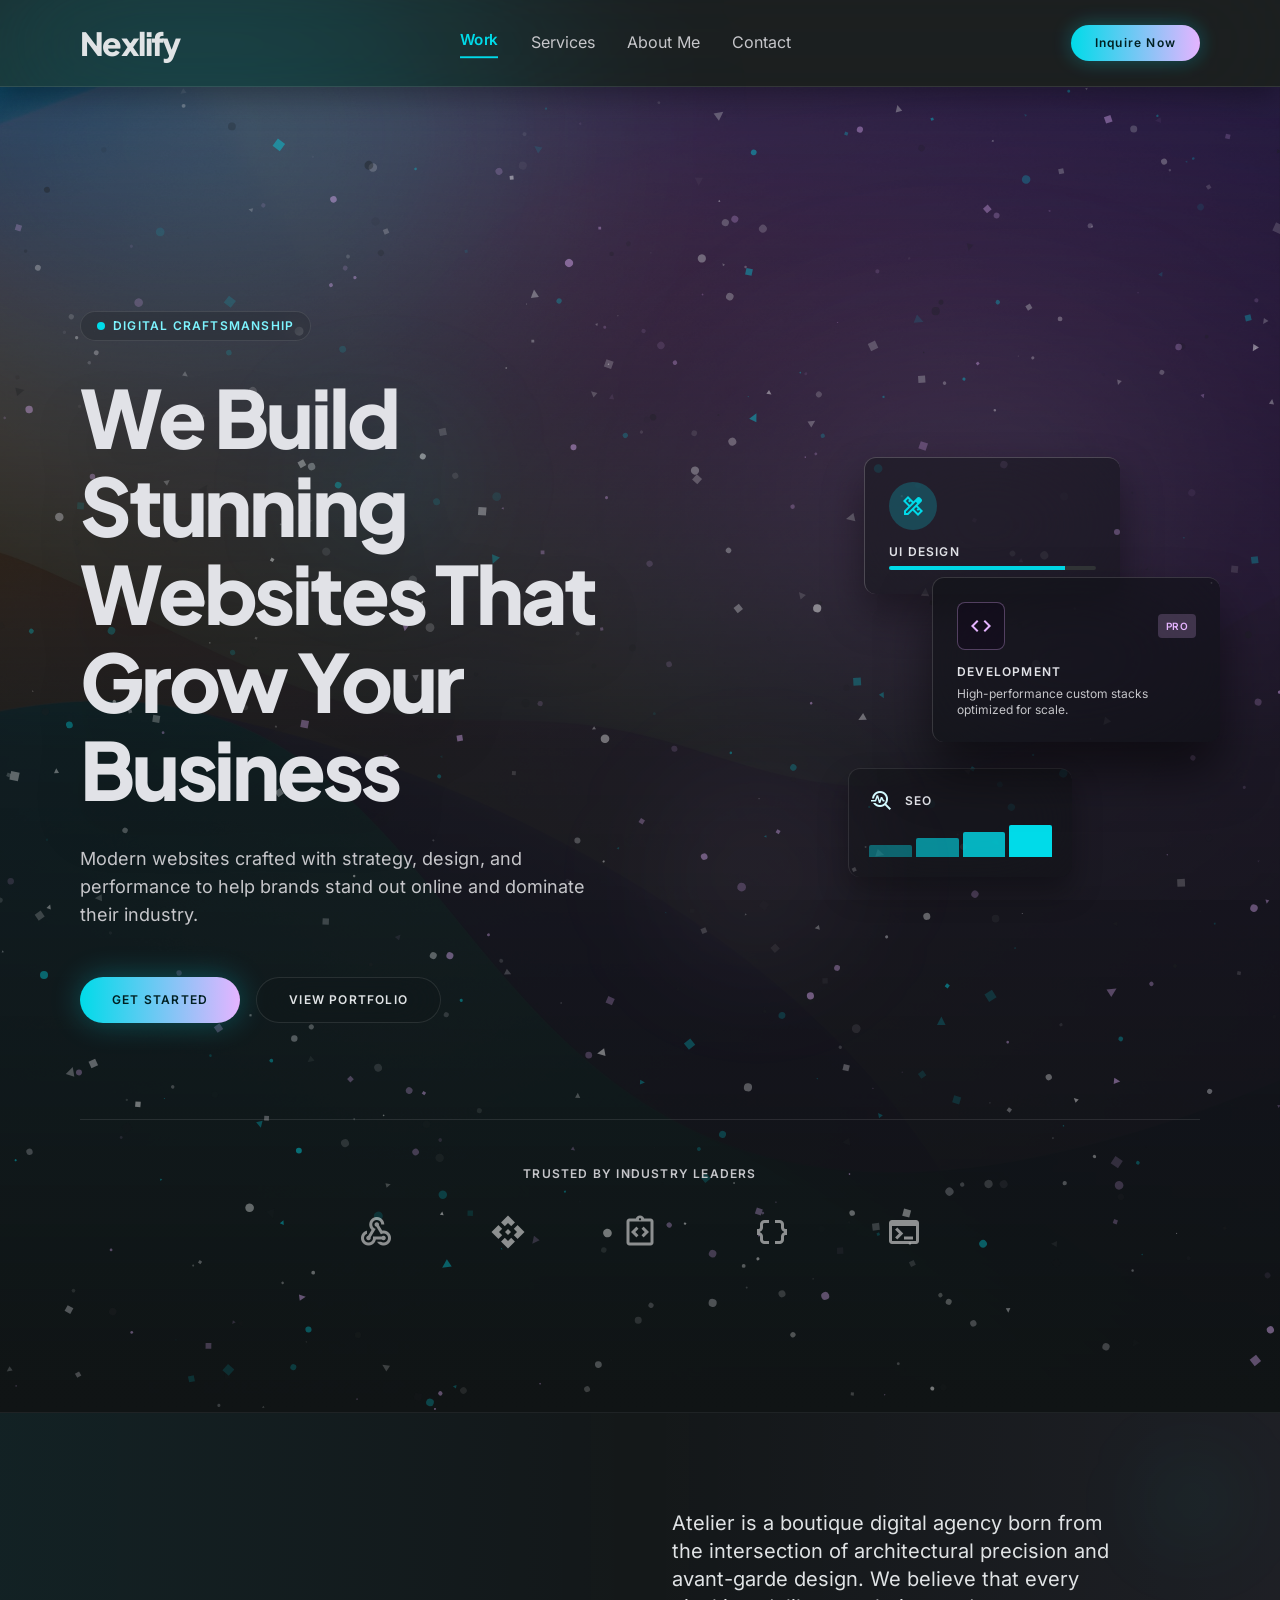
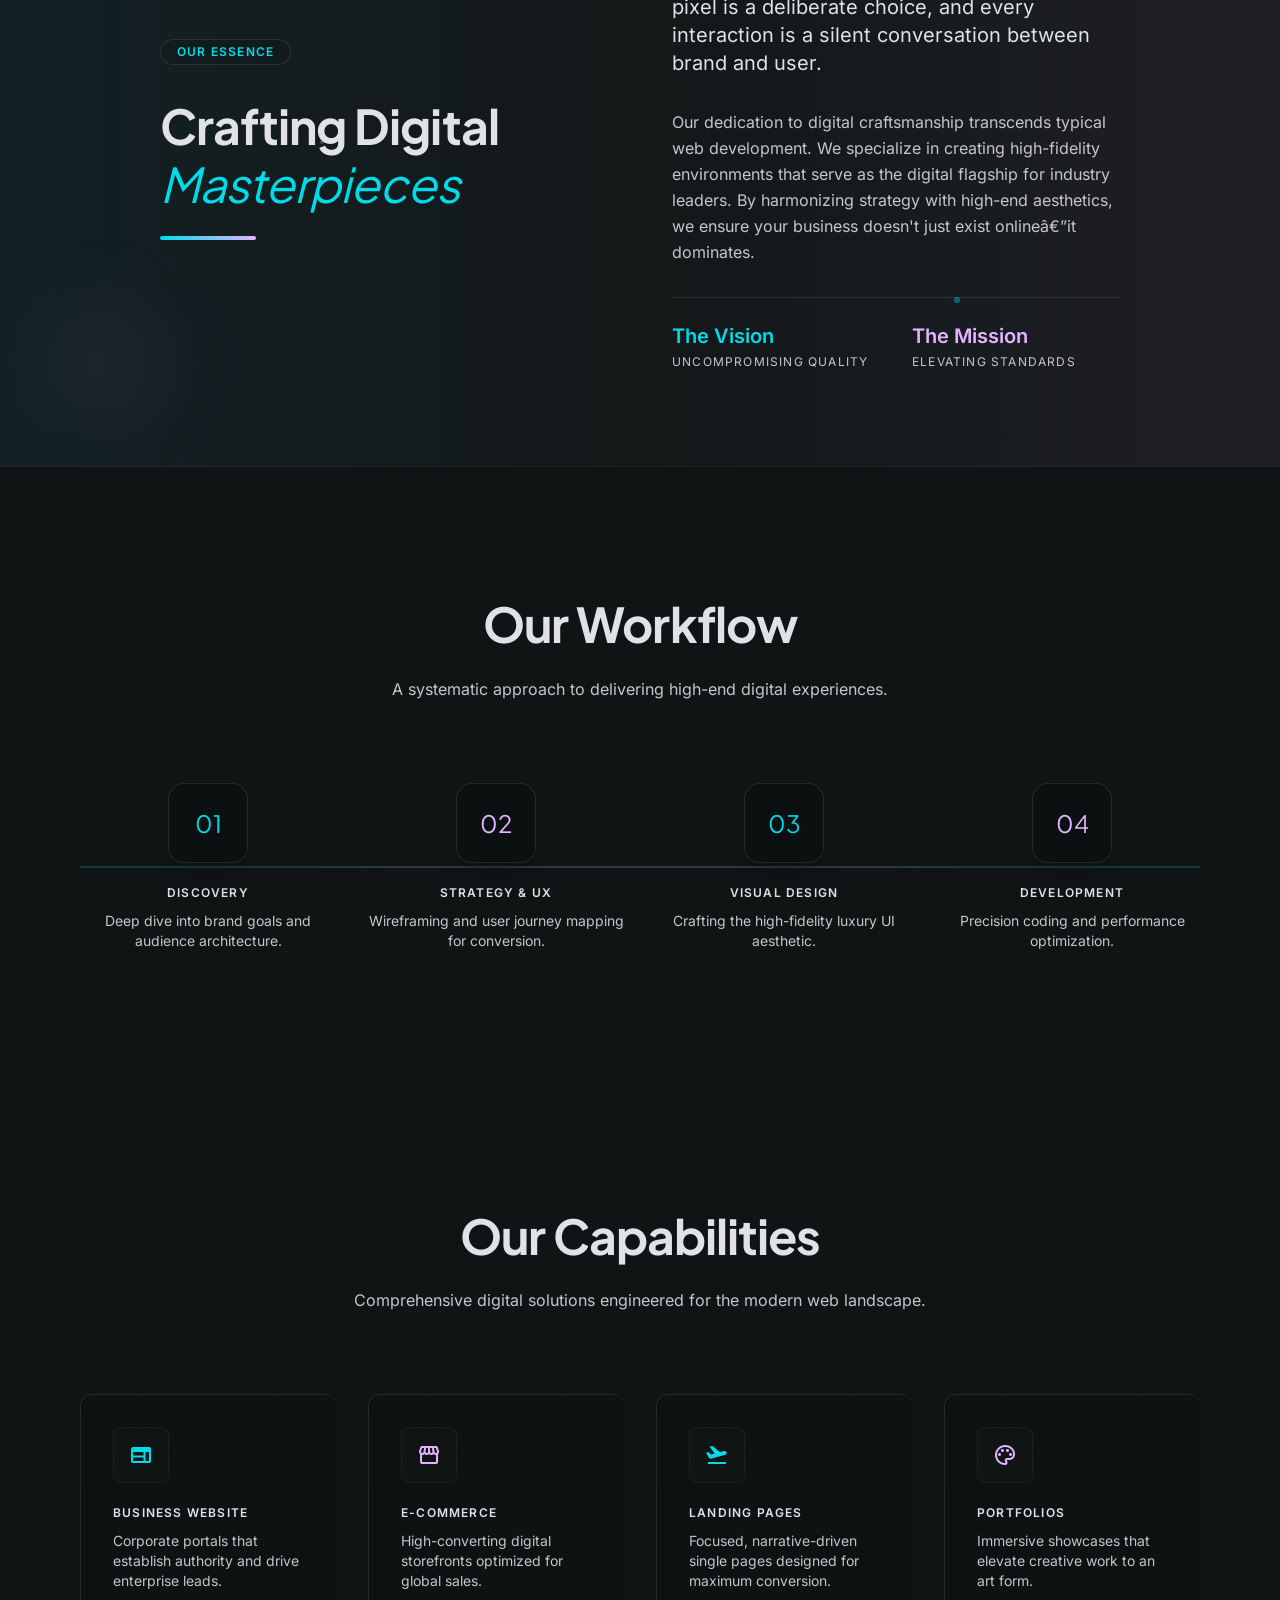
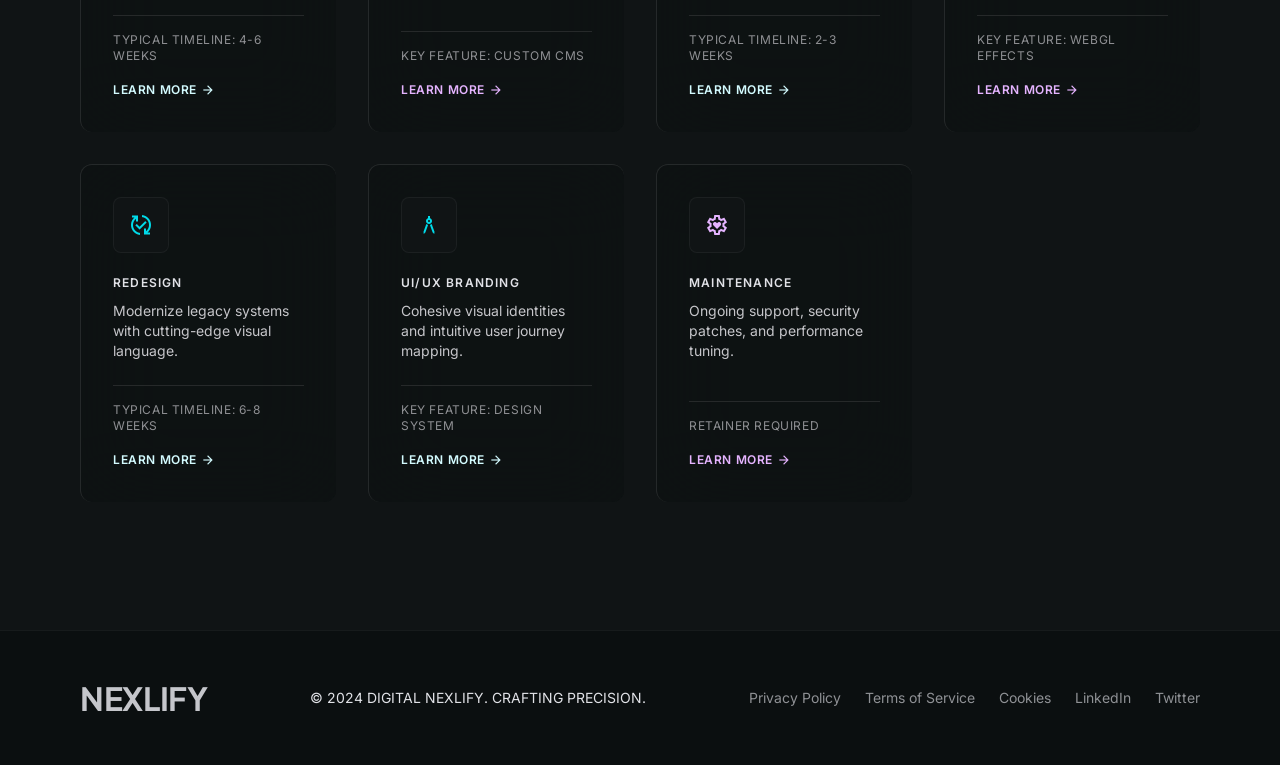
==== index.html @ 2740e706 "initial commit 1" ====
<!DOCTYPE html>

<html class="dark" lang="en">

<head>
    <meta charset="utf-8" />
    <meta content="width=device-width, initial-scale=1.0" name="viewport" />
    <title>NEXLIFY - Premium Web Design Agency</title>
    <script src="assets/css/tailwind.min.js"></script>
    <link href="assets/css/icons.css" rel="stylesheet" />
    <link href="assets/css/fonts.css" rel="stylesheet" />
    <link href="assets/css/icons.css" rel="stylesheet" />
    <script id="tailwind-config">
        tailwind.config = {
            darkMode: "class",
            theme: {
                extend: {
                    "colors": {
                        "on-secondary": "#00363a",
                        "error-container": "#93000a",
                        "inverse-surface": "#e0e3e5",
                        "on-error-container": "#ffdad6",
                        "primary-fixed-dim": "#c5c6cb",
                        "on-secondary-fixed": "#002022",
                        "on-primary-fixed": "#191c1f",
                        "on-primary-container": "#76787d",
                        "on-surface-variant": "#c6c6ca",
                        "on-tertiary-fixed-variant": "#7000a7",
                        "on-primary-fixed-variant": "#44474b",
                        "error": "#ffb4ab",
                        "surface-container-low": "#191c1e",
                        "on-secondary-container": "#00686f",
                        "tertiary-fixed-dim": "#e5b4ff",
                        "inverse-on-surface": "#2d3133",
                        "tertiary-fixed": "#f5d9ff",
                        "on-background": "#e0e3e5",
                        "secondary-container": "#00eefc",
                        "on-secondary-fixed-variant": "#004f54",
                        "on-surface": "#e0e3e5",
                        "background": "#101415",
                        "primary": "#c5c6cb",
                        "surface-container-high": "#272a2c",
                        "secondary": "#d3fbff",
                        "surface-container": "#1d2022",
                        "on-error": "#690005",
                        "on-tertiary": "#4f0077",
                        "secondary-fixed": "#7df4ff",
                        "primary-container": "#05070a",
                        "outline-variant": "#45474a",
                        "outline": "#8f9195",
                        "secondary-fixed-dim": "#00dbe9",
                        "surface-variant": "#323537",
                        "on-tertiary-container": "#b32eff",
                        "on-primary": "#2e3134",
                        "surface": "#101415",
                        "tertiary-container": "#10001d",
                        "primary-fixed": "#e1e2e7",
                        "inverse-primary": "#5c5e63",
                        "surface-container-highest": "#323537",
                        "surface-container-lowest": "#0b0f10",
                        "surface-bright": "#363a3b",
                        "surface-dim": "#101415",
                        "tertiary": "#e5b4ff",
                        "surface-tint": "#c5c6cb",
                        "on-tertiary-fixed": "#30004b"
                    },
                    "borderRadius": {
                        "DEFAULT": "0.25rem",
                        "lg": "0.5rem",
                        "xl": "0.75rem",
                        "full": "9999px"
                    },
                    "spacing": {
                        "margin-mobile": "24px",
                        "unit": "8px",
                        "margin-desktop": "80px",
                        "container-max": "1440px",
                        "gutter": "32px"
                    },
                    "fontFamily": {
                        "display-xl-mobile": [
                            "Plus Jakarta Sans"
                        ],
                        "label-sm": [
                            "Inter"
                        ],
                        "body-md": [
                            "Inter"
                        ],
                        "headline-lg": [
                            "Plus Jakarta Sans"
                        ],
                        "display-xl": [
                            "Plus Jakarta Sans"
                        ],
                        "headline-lg-mobile": [
                            "Plus Jakarta Sans"
                        ]
                    },
                    "fontSize": {
                        "display-xl-mobile": [
                            "48px",
                            {
                                "lineHeight": "1.1",
                                "letterSpacing": "-0.02em",
                                "fontWeight": "800"
                            }
                        ],
                        "label-sm": [
                            "12px",
                            {
                                "lineHeight": "1",
                                "letterSpacing": "0.1em",
                                "fontWeight": "600"
                            }
                        ],
                        "body-md": [
                            "16px",
                            {
                                "lineHeight": "1.6",
                                "letterSpacing": "0em",
                                "fontWeight": "400"
                            }
                        ],
                        "headline-lg": [
                            "48px",
                            {
                                "lineHeight": "1.2",
                                "letterSpacing": "-0.02em",
                                "fontWeight": "700"
                            }
                        ],
                        "display-xl": [
                            "80px",
                            {
                                "lineHeight": "1.1",
                                "letterSpacing": "-0.04em",
                                "fontWeight": "800"
                            }
                        ],
                        "headline-lg-mobile": [
                            "32px",
                            {
                                "lineHeight": "1.2",
                                "letterSpacing": "-0.01em",
                                "fontWeight": "700"
                            }
                        ]
                    }
                },
            },
        }
    </script>
    <style>
        *,
        ::before,
        ::after {
            --tw-border-spacing-x: 0;
            --tw-border-spacing-y: 0;
            --tw-translate-x: 0;
            --tw-translate-y: 0;
            --tw-rotate: 0;
            --tw-skew-x: 0;
            --tw-skew-y: 0;
            --tw-scale-x: 1;
            --tw-scale-y: 1;
            --tw-scroll-snap-strictness: proximity;
            --tw-ring-offset-width: 0;
            --tw-ring-offset-color: #fff
        }

        ::backdrop {
            --tw-border-spacing-x: 0;
            --tw-border-spacing-y: 0;
            --tw-translate-x: 0;
            --tw-translate-y: 0;
            --tw-rotate: 0;
            --tw-skew-x: 0;
            --tw-skew-y: 0;
            --tw-scale-x: 1;
            --tw-scale-y: 1;
            --tw-scroll-snap-strictness: proximity;
            --tw-ring-offset-width: 0;
            --tw-ring-offset-color: #fff
        }

        /* ! tailwindcss v3.4.17 | MIT License | https://tailwindcss.com */
        *,
        ::after,
        ::before {
            box-sizing: border-box;
            border-width: 0;
            border-style: solid;
            border-color: #e5e7eb
        }

        ::after,
        ::before {
            --tw-content: ""
        }

        :host,
        html {
            line-height: 1.5;
            -webkit-text-size-adjust: 100%;
            -moz-tab-size: 4;
            tab-size: 4;
            font-family: ui-sans-serif, system-ui, sans-serif, "Apple Color Emoji", "Segoe UI Emoji", "Segoe UI Symbol", "Noto Color Emoji";
            font-feature-settings: normal;
            font-variation-settings: normal;
            -webkit-tap-highlight-color: transparent
        }

        body {
            margin: 0;
            line-height: inherit
        }

        hr {
            height: 0;
            color: inherit;
            border-top-width: 1px
        }

        h1,
        h2,
        h3,
        h4,
        h5,
        h6 {
            font-size: inherit;
            font-weight: inherit
        }

        a {
            color: inherit;
            text-decoration: inherit
        }

        b,
        strong {
            font-weight: bolder
        }

        code,
        kbd,
        pre,
        samp {
            font-family: ui-monospace, SFMono-Regular, Menlo, Monaco, Consolas, "Liberation Mono", "Courier New", monospace;
            font-feature-settings: normal;
            font-variation-settings: normal;
            font-size: 1em
        }

        small {
            font-size: 80%
        }

        sub,
        sup {
            font-size: 75%;
            line-height: 0;
            position: relative;
            vertical-align: baseline
        }

        sub {
            bottom: -0.25em
        }

        sup {
            top: -0.5em
        }

        table {
            text-indent: 0;
            border-color: inherit;
            border-collapse: collapse
        }

        button,
        input,
        optgroup,
        select,
        textarea {
            font-family: inherit;
            font-feature-settings: inherit;
            font-variation-settings: inherit;
            font-size: 100%;
            font-weight: inherit;
            line-height: inherit;
            letter-spacing: inherit;
            color: inherit;
            margin: 0;
            padding: 0
        }

        button,
        select {
            text-transform: none
        }

        :-moz-focusring {
            outline: auto
        }

        :-moz-ui-invalid {
            box-shadow: none
        }

        progress {
            vertical-align: baseline
        }

        ::-webkit-inner-spin-button,
        ::-webkit-outer-spin-button {
            height: auto
        }

        [type=search] {
            -webkit-appearance: textfield;
            outline-offset: -2px
        }

        ::-webkit-search-decoration {
            -webkit-appearance: none
        }

        ::-webkit-file-upload-button {
            -webkit-appearance: button;
            font: inherit
        }

        summary {
            display: list-item
        }

        blockquote,
        dd,
        dl,
        figure,
        h1,
        h2,
        h3,
        h4,
        h5,
        h6,
        hr,
        p,
        pre {
            margin: 0
        }

        fieldset {
            margin: 0;
            padding: 0
        }

        legend {
            padding: 0
        }

        menu,
        ol,
        ul {
            list-style: none;
            margin: 0;
            padding: 0
        }

        dialog {
            padding: 0
        }

        textarea {
            resize: vertical
        }

        input::placeholder,
        textarea::placeholder {
            opacity: 1;
            color: #9ca3af
        }

        [role=button],
        button {
            cursor: pointer
        }

        :disabled {
            cursor: default
        }

        audio,
        canvas,
        embed,
        iframe,
        img,
        object,
        svg,
        video {
            display: block;
            vertical-align: middle
        }

        img,
        video {
            max-width: 100%;
            height: auto
        }

        input::placeholder,
        textarea::placeholder {
            color: #6b7280;
            opacity: 1
        }

        ::-webkit-datetime-edit-fields-wrapper {
            padding: 0
        }

        ::-webkit-date-and-time-value {
            min-height: 1.5em;
            text-align: inherit
        }

        ::-webkit-datetime-edit {
            display: inline-flex
        }

        ::-webkit-datetime-edit,
        ::-webkit-datetime-edit-year-field,
        ::-webkit-datetime-edit-month-field,
        ::-webkit-datetime-edit-day-field,
        ::-webkit-datetime-edit-hour-field,
        ::-webkit-datetime-edit-minute-field,
        ::-webkit-datetime-edit-second-field,
        ::-webkit-datetime-edit-millisecond-field,
        ::-webkit-datetime-edit-meridiem-field {
            padding-top: 0;
            padding-bottom: 0
        }

        select {
            background-image: url("data:image/svg+xml,%3csvg xmlns='http://www.w3.org/2000/svg' fill='none' viewBox='0 0 20 20'%3e%3cpath stroke='%236b7280' stroke-linecap='round' stroke-linejoin='round' stroke-width='1.5' d='M6 8l4 4 4-4'/%3e%3c/svg%3e");
            background-position: right 0.5rem center;
            background-repeat: no-repeat;
            background-size: 1.5em 1.5em;
            padding-right: 2.5rem;
            print-color-adjust: exact
        }

        [type="checkbox"],
        [type="radio"] {
            -webkit-appearance: none;
            appearance: none;
            padding: 0;
            print-color-adjust: exact;
            display: inline-block;
            vertical-align: middle;
            background-origin: border-box;
            -webkit-user-select: none;
            user-select: none;
            flex-shrink: 0;
            height: 1rem;
            width: 1rem;
            color: #2563eb;
            background-color: #fff;
            border-color: #6b7280;
            border-width: 1px
        }

        [type="checkbox"] {
            border-radius: 0
        }

        [type="radio"] {
            border-radius: 100%
        }

        [type="checkbox"]:focus,
        [type="radio"]:focus {
            outline: 2px solid transparent;
            outline-offset: 2px;
            --tw-ring-offset-width: 2px;
            --tw-ring-offset-color: #fff;
            --tw-ring-color: #2563eb;
            --tw-ring-offset-shadow: var(--tw-ring-inset) 0 0 0 var(--tw-ring-offset-width) var(--tw-ring-offset-color);
            --tw-ring-shadow: var(--tw-ring-inset) 0 0 0 calc(2px + var(--tw-ring-offset-width)) var(--tw-ring-color);
            box-shadow: var(--tw-ring-offset-shadow), var(--tw-ring-shadow), var(--tw-shadow)
        }

        [type="checkbox"]:checked,
        [type="radio"]:checked {
            border-color: transparent;
            background-color: currentColor;
            background-size: 100% 100%;
            background-position: center;
            background-repeat: no-repeat
        }

        [type="checkbox"]:checked {
            background-image: url("data:image/svg+xml,%3csvg viewBox='0 0 16 16' fill='white' xmlns='http://www.w3.org/2000/svg'%3e%3cpath d='M12.207 4.793a1 1 0 010 1.414l-5 5a1 1 0 01-1.414 0l-2-2a1 1 0 011.414-1.414L6.5 9.086l4.293-4.293a1 1 0 011.414 0z'/%3e%3c/svg%3e")
        }

        @media (forced-colors: active) {
            [type="checkbox"]:checked {
                -webkit-appearance: auto;
                appearance: auto
            }
        }

        [type="radio"]:checked {
            background-image: url("data:image/svg+xml,%3csvg viewBox='0 0 16 16' fill='white' xmlns='http://www.w3.org/2000/svg'%3e%3ccircle cx='8' cy='8' r='3'/%3e%3c/svg%3e")
        }

        @media (forced-colors: active) {
            [type="radio"]:checked {
                -webkit-appearance: auto;
                appearance: auto
            }
        }

        [type="checkbox"]:checked:hover,
        [type="checkbox"]:checked:focus,
        [type="radio"]:checked:hover,
        [type="radio"]:checked:focus {
            border-color: transparent;
            background-color: currentColor
        }

        [type="checkbox"]:indeterminate {
            background-image: url("data:image/svg+xml,%3csvg xmlns='http://www.w3.org/2000/svg' fill='none' viewBox='0 0 16 16'%3e%3cpath stroke='white' stroke-linecap='round' stroke-linejoin='round' stroke-width='2' d='M4 8h8'/%3e%3c/svg%3e");
            border-color: transparent;
            background-color: currentColor;
            background-size: 100% 100%;
            background-position: center;
            background-repeat: no-repeat
        }

        @media (forced-colors: active) {
            [type="checkbox"]:indeterminate {
                -webkit-appearance: auto;
                appearance: auto
            }
        }

        [type="checkbox"]:indeterminate:hover,
        [type="checkbox"]:indeterminate:focus {
            border-color: transparent;
            background-color: currentColor
        }

        [type="file"] {
            background: unset;
            border-color: inherit;
            border-width: 0;
            border-radius: 0;
            padding: 0;
            font-size: unset;
            line-height: inherit
        }

        [type="file"]:focus {
            outline: 1px solid ButtonText;
            outline: 1px auto -webkit-focus-ring-color
        }

        .pointer-events-none {
            pointer-events: none
        }

        .fixed {
            position: fixed
        }

        .absolute {
            position: absolute
        }

        .relative {
            position: relative
        }

        .inset-0 {
            inset: 0
        }

        .bottom-10 {
            bottom: 2.5rem
        }

        .bottom-\[-10\%\] {
            bottom: -10%
        }

        .left-0 {
            left: 0
        }

        .left-\[-10\%\] {
            left: -10%
        }

        .right-20 {
            right: 5rem
        }

        .right-32 {
            right: 8rem
        }

        .right-\[-10\%\] {
            right: -10%
        }

        .right-\[-20px\] {
            right: -20px
        }

        .right-\[10\%\] {
            right: 10%
        }

        .top-0 {
            top: 0
        }

        .top-1\/2 {
            top: 50%
        }

        .top-10 {
            top: 2.5rem
        }

        .top-40 {
            top: 10rem
        }

        .top-\[-10\%\] {
            top: -10%
        }

        .top-\[40\%\] {
            top: 40%
        }

        .z-0 {
            z-index: 0
        }

        .z-10 {
            z-index: 10
        }

        .z-50 {
            z-index: 50
        }

        .z-\[-1\] {
            z-index: -1
        }

        .mx-auto {
            margin-left: auto;
            margin-right: auto
        }

        .mb-1 {
            margin-bottom: 0.25rem
        }

        .mb-2 {
            margin-bottom: 0.5rem
        }

        .mb-20 {
            margin-bottom: 5rem
        }

        .mb-3 {
            margin-bottom: 0.75rem
        }

        .mb-4 {
            margin-bottom: 1rem
        }

        .mb-6 {
            margin-bottom: 1.5rem
        }

        .mb-8 {
            margin-bottom: 2rem
        }

        .ml-1 {
            margin-left: 0.25rem
        }

        .mt-24 {
            margin-top: 6rem
        }

        .mt-4 {
            margin-top: 1rem
        }

        .mt-8 {
            margin-top: 2rem
        }

        .mt-auto {
            margin-top: auto
        }

        .line-clamp-2 {
            overflow: hidden;
            display: -webkit-box;
            -webkit-box-orient: vertical;
            -webkit-line-clamp: 2
        }

        .flex {
            display: flex
        }

        .inline-flex {
            display: inline-flex
        }

        .grid {
            display: grid
        }

        .hidden {
            display: none
        }

        .h-0\.5 {
            height: 0.125rem
        }

        .h-1 {
            height: 0.25rem
        }

        .h-12 {
            height: 3rem
        }

        .h-14 {
            height: 3.5rem
        }

        .h-2 {
            height: 0.5rem
        }

        .h-20 {
            height: 5rem
        }

        .h-8 {
            height: 2rem
        }

        .h-\[100\%\] {
            height: 100%
        }

        .h-\[30\%\] {
            height: 30%
        }

        .h-\[40\%\] {
            height: 40%
        }

        .h-\[50\%\] {
            height: 50%
        }

        .h-\[500px\] {
            height: 500px
        }

        .h-\[60\%\] {
            height: 60%
        }

        .h-\[80\%\] {
            height: 80%
        }

        .h-full {
            height: 100%
        }

        .min-h-\[1024px\] {
            min-height: 1024px
        }

        .w-1\/4 {
            width: 25%
        }

        .w-12 {
            width: 3rem
        }

        .w-14 {
            width: 3.5rem
        }

        .w-2 {
            width: 0.5rem
        }

        .w-20 {
            width: 5rem
        }

        .w-24 {
            width: 6rem
        }

        .w-56 {
            width: 14rem
        }

        .w-64 {
            width: 16rem
        }

        .w-72 {
            width: 18rem
        }

        .w-\[30\%\] {
            width: 30%
        }

        .w-\[50\%\] {
            width: 50%
        }

        .w-\[60\%\] {
            width: 60%
        }

        .w-\[85\%\] {
            width: 85%
        }

        .w-full {
            width: 100%
        }

        .w-max {
            width: max-content
        }

        .max-w-2xl {
            max-width: 42rem
        }

        .max-w-container-max {
            max-width: 1440px
        }

        .max-w-xl {
            max-width: 36rem
        }

        .flex-grow {
            flex-grow: 1
        }

        .-translate-y-1\/2 {
            --tw-translate-y: -50%;
            transform: translate(var(--tw-translate-x), var(--tw-translate-y)) rotate(var(--tw-rotate)) skewx(var(--tw-skew-x)) skewy(var(--tw-skew-y)) scalex(var(--tw-scale-x)) scaley(var(--tw-scale-y))
        }

        .transform {
            transform: translate(var(--tw-translate-x), var(--tw-translate-y)) rotate(var(--tw-rotate)) skewx(var(--tw-skew-x)) skewy(var(--tw-skew-y)) scalex(var(--tw-scale-x)) scaley(var(--tw-scale-y))
        }

        .animate-\[float_6s_ease-in-out_infinite\] {
            animation: float 6s ease-in-out infinite
        }

        .animate-\[float_7s_ease-in-out_infinite\] {
            animation: float 7s ease-in-out infinite
        }

        .animate-\[float_8s_ease-in-out_infinite_reverse\] {
            animation: float 8s ease-in-out infinite reverse
        }

        @keyframes pulse {
            50% {
                opacity: .5
            }
        }

        .animate-pulse {
            animation: pulse 2s cubic-bezier(0.4, 0, 0.6, 1) infinite
        }

        .grid-cols-1 {
            grid-template-columns: repeat(1, minmax(0, 1fr))
        }

        .grid-cols-2 {
            grid-template-columns: repeat(2, minmax(0, 1fr))
        }

        .flex-col {
            flex-direction: column
        }

        .flex-wrap {
            flex-wrap: wrap
        }

        .items-end {
            align-items: flex-end
        }

        .items-center {
            align-items: center
        }

        .justify-center {
            justify-content: center
        }

        .justify-between {
            justify-content: space-between
        }

        .gap-1 {
            gap: 0.25rem
        }

        .gap-12 {
            gap: 3rem
        }

        .gap-16 {
            gap: 4rem
        }

        .gap-2 {
            gap: 0.5rem
        }

        .gap-3 {
            gap: 0.75rem
        }

        .gap-4 {
            gap: 1rem
        }

        .gap-6 {
            gap: 1.5rem
        }

        .gap-8 {
            gap: 2rem
        }

        .gap-gutter {
            gap: 32px
        }

        .overflow-hidden {
            overflow: hidden
        }

        .overflow-x-hidden {
            overflow-x: hidden
        }

        .rounded {
            border-radius: 0.25rem
        }

        .rounded-2xl {
            border-radius: 1rem
        }

        .rounded-full {
            border-radius: 9999px
        }

        .rounded-lg {
            border-radius: 0.5rem
        }

        .rounded-xl {
            border-radius: 0.75rem
        }

        .rounded-t-sm {
            border-top-left-radius: 0.125rem;
            border-top-right-radius: 0.125rem
        }

        .border {
            border-width: 1px
        }

        .border-y {
            border-top-width: 1px;
            border-bottom-width: 1px
        }

        .border-b {
            border-bottom-width: 1px
        }

        .border-l {
            border-left-width: 1px
        }

        .border-t {
            border-top-width: 1px
        }

        .bg-background {
            --tw-bg-opacity: 1
        }

        .bg-secondary-fixed-dim {
            --tw-bg-opacity: 1
        }

        .bg-surface {
            --tw-bg-opacity: 1
        }

        .bg-surface-variant {
            --tw-bg-opacity: 1
        }

        .bg-\[url\(\'https\:\/\/images\.unsplash\.com\/photo-1618005182384-a83a8bd57fbe\?q\=80\&w\=2564\&auto\=format\&fit\=crop\'\)\] {
            background-image: url(assets/images/avatar_1.jpg)
        }

        .bg-gradient-to-b {
            background-image: linear-gradient(to bottom, var(--tw-gradient-stops))
        }

        .bg-gradient-to-br {
            background-image: linear-gradient(to bottom right, var(--tw-gradient-stops))
        }

        .bg-gradient-to-r {
            background-image: linear-gradient(to right, var(--tw-gradient-stops))
        }

        .from-secondary-fixed-dim {
            --tw-gradient-from: #00dbe9 var(--tw-gradient-from-position);
            --tw-gradient-stops: var(--tw-gradient-from), var(--tw-gradient-to)
        }

        .from-secondary-fixed-dim\/20 {
            --tw-gradient-stops: var(--tw-gradient-from), var(--tw-gradient-to)
        }

        .from-secondary-fixed-dim\/5 {
            --tw-gradient-stops: var(--tw-gradient-from), var(--tw-gradient-to)
        }

        .from-tertiary-fixed-dim\/5 {
            --tw-gradient-stops: var(--tw-gradient-from), var(--tw-gradient-to)
        }

        .from-transparent {
            --tw-gradient-from: transparent var(--tw-gradient-from-position);
            --tw-gradient-stops: var(--tw-gradient-from), var(--tw-gradient-to)
        }

        .via-transparent {
            --tw-gradient-stops: var(--tw-gradient-from), transparent var(--tw-gradient-via-position), var(--tw-gradient-to)
        }

        .to-background {
            --tw-gradient-to: #101415 var(--tw-gradient-to-position)
        }

        .to-tertiary-fixed-dim {
            --tw-gradient-to: #e5b4ff var(--tw-gradient-to-position)
        }

        .to-transparent {
            --tw-gradient-to: transparent var(--tw-gradient-to-position)
        }

        .bg-cover {
            background-size: cover
        }

        .bg-center {
            background-position: center
        }

        .p-2 {
            padding: 0.5rem
        }

        .p-5 {
            padding: 1.25rem
        }

        .p-6 {
            padding: 1.5rem
        }

        .p-8 {
            padding: 2rem
        }

        .px-2 {
            padding-left: 0.5rem;
            padding-right: 0.5rem
        }

        .px-4 {
            padding-left: 1rem;
            padding-right: 1rem
        }

        .px-6 {
            padding-left: 1.5rem;
            padding-right: 1.5rem
        }

        .px-8 {
            padding-left: 2rem;
            padding-right: 2rem
        }

        .px-margin-mobile {
            padding-left: 24px;
            padding-right: 24px
        }

        .py-1 {
            padding-top: 0.25rem;
            padding-bottom: 0.25rem
        }

        .py-1\.5 {
            padding-top: 0.375rem;
            padding-bottom: 0.375rem
        }

        .py-12 {
            padding-top: 3rem;
            padding-bottom: 3rem
        }

        .py-2 {
            padding-top: 0.5rem;
            padding-bottom: 0.5rem
        }

        .py-24 {
            padding-top: 6rem;
            padding-bottom: 6rem
        }

        .py-3 {
            padding-top: 0.75rem;
            padding-bottom: 0.75rem
        }

        .py-32 {
            padding-top: 8rem;
            padding-bottom: 8rem
        }

        .py-4 {
            padding-top: 1rem;
            padding-bottom: 1rem
        }

        .py-6 {
            padding-top: 1.5rem;
            padding-bottom: 1.5rem
        }

        .pb-24 {
            padding-bottom: 6rem
        }

        .pt-12 {
            padding-top: 3rem
        }

        .pt-4 {
            padding-top: 1rem
        }

        .pt-40 {
            padding-top: 10rem
        }

        .pt-6 {
            padding-top: 1.5rem
        }

        .text-center {
            text-align: center
        }

        .font-body-md {
            font-family: Inter
        }

        .font-display-xl {
            font-family: Plus Jakarta Sans
        }

        .font-display-xl-mobile {
            font-family: Plus Jakarta Sans
        }

        .font-headline-lg-mobile {
            font-family: Plus Jakarta Sans
        }

        .font-label-sm {
            font-family: Inter
        }

        .text-2xl {
            font-size: 1.5rem;
            line-height: 2rem
        }

        .text-4xl {
            font-size: 2.25rem;
            line-height: 2.5rem
        }

        .text-\[10px\] {
            font-size: 10px
        }

        .text-body-md {
            font-size: 16px;
            line-height: 1.6;
            letter-spacing: 0;
            font-weight: 400
        }

        .text-display-xl-mobile {
            font-size: 48px;
            line-height: 1.1;
            letter-spacing: -0.02em;
            font-weight: 800
        }

        .text-headline-lg {
            font-size: 48px;
            line-height: 1.2;
            letter-spacing: -0.02em;
            font-weight: 700
        }

        .text-headline-lg-mobile {
            font-size: 32px;
            line-height: 1.2;
            letter-spacing: -0.01em;
            font-weight: 700
        }

        .text-label-sm {
            font-size: 12px;
            line-height: 1;
            letter-spacing: 0.1em;
            font-weight: 600
        }

        .text-lg {
            font-size: 1.125rem;
            line-height: 1.75rem
        }

        .text-sm {
            font-size: 0.875rem;
            line-height: 1.25rem
        }

        .text-xl {
            font-size: 1.25rem;
            line-height: 1.75rem
        }

        .text-xs {
            font-size: 0.75rem;
            line-height: 1rem
        }

        .font-bold {
            font-weight: 700
        }

        .font-medium {
            font-weight: 500
        }

        .uppercase {
            text-transform: uppercase
        }

        .italic {
            font-style: italic
        }

        .leading-relaxed {
            line-height: 1.625
        }

        .leading-tight {
            line-height: 1.25
        }

        .tracking-tighter {
            letter-spacing: -0.05em
        }

        .tracking-wider {
            letter-spacing: 0.05em
        }

        .tracking-widest {
            letter-spacing: 0.1em
        }

        .text-on-secondary-fixed {
            --tw-text-opacity: 1
        }

        .text-on-surface {
            --tw-text-opacity: 1
        }

        .text-on-surface-variant {
            --tw-text-opacity: 1
        }

        .text-outline {
            --tw-text-opacity: 1
        }

        .text-primary {
            --tw-text-opacity: 1
        }

        .text-primary-fixed {
            --tw-text-opacity: 1
        }

        .text-secondary {
            --tw-text-opacity: 1
        }

        .text-secondary-fixed {
            --tw-text-opacity: 1
        }

        .text-secondary-fixed-dim {
            --tw-text-opacity: 1
        }

        .text-tertiary {
            --tw-text-opacity: 1
        }

        .text-tertiary-fixed-dim {
            --tw-text-opacity: 1
        }

        .antialiased {
            -webkit-font-smoothing: antialiased;
            -moz-osx-font-smoothing: grayscale
        }

        .opacity-0 {
            opacity: 0
        }

        .opacity-30 {
            opacity: 0.3
        }

        .opacity-60 {
            opacity: 0.6
        }

        .mix-blend-screen {
            mix-blend-mode: screen
        }

        .shadow-2xl {
            --tw-shadow-colored: 0 25px 50px -12px var(--tw-shadow-color)
        }

        .shadow-\[0_0_20px_rgba\(0,
        219,
        233,
        0\.3\)\] {
            --tw-shadow: 0 0 20px rgba(0, 219, 233, 0.3);
            --tw-shadow-colored: 0 0 20px var(--tw-shadow-color)
        }

        .shadow-\[0_0_30px_rgba\(0,
        219,
        233,
        0\.3\)\] {
            --tw-shadow: 0 0 30px rgba(0, 219, 233, 0.3);
            --tw-shadow-colored: 0 0 30px var(--tw-shadow-color)
        }

        .shadow-\[0_15px_30px_rgba\(0,
        0,
        0,
        0\.3\)\] {
            --tw-shadow: 0 15px 30px rgba(0, 0, 0, 0.3);
            --tw-shadow-colored: 0 15px 30px var(--tw-shadow-color)
        }

        .shadow-\[0_20px_40px_rgba\(0,
        0,
        0,
        0\.4\)\] {
            --tw-shadow: 0 20px 40px rgba(0, 0, 0, 0.4);
            --tw-shadow-colored: 0 20px 40px var(--tw-shadow-color)
        }

        .shadow-\[0_30px_50px_rgba\(0,
        0,
        0,
        0\.5\)\] {
            --tw-shadow: 0 30px 50px rgba(0, 0, 0, 0.5);
            --tw-shadow-colored: 0 30px 50px var(--tw-shadow-color)
        }

        .shadow-xl {
            --tw-shadow-colored: 0 20px 25px -5px var(--tw-shadow-color), 0 8px 10px -6px var(--tw-shadow-color)
        }

        .shadow-primary\/10 {
            --tw-shadow: var(--tw-shadow-colored)
        }

        .blur-\[100px\] {
            --tw-blur: blur(100px);
            filter: var(--tw-blur) var(--tw-brightness) var(--tw-contrast) var(--tw-grayscale) var(--tw-hue-rotate) var(--tw-invert) var(--tw-saturate) var(--tw-sepia) var(--tw-drop-shadow)
        }

        .blur-\[120px\] {
            --tw-blur: blur(120px);
            filter: var(--tw-blur) var(--tw-brightness) var(--tw-contrast) var(--tw-grayscale) var(--tw-hue-rotate) var(--tw-invert) var(--tw-saturate) var(--tw-sepia) var(--tw-drop-shadow)
        }

        .blur-\[150px\] {
            --tw-blur: blur(150px);
            filter: var(--tw-blur) var(--tw-brightness) var(--tw-contrast) var(--tw-grayscale) var(--tw-hue-rotate) var(--tw-invert) var(--tw-saturate) var(--tw-sepia) var(--tw-drop-shadow)
        }

        .drop-shadow-2xl {
            filter: var(--tw-blur) var(--tw-brightness) var(--tw-contrast) var(--tw-grayscale) var(--tw-hue-rotate) var(--tw-invert) var(--tw-saturate) var(--tw-sepia) var(--tw-drop-shadow)
        }

        .grayscale {
            --tw-grayscale: grayscale(100%);
            filter: var(--tw-blur) var(--tw-brightness) var(--tw-contrast) var(--tw-grayscale) var(--tw-hue-rotate) var(--tw-invert) var(--tw-saturate) var(--tw-sepia) var(--tw-drop-shadow)
        }

        .backdrop-blur-2xl {
            --tw-backdrop-blur: blur(40px);
            -webkit-backdrop-filter: var(--tw-backdrop-blur) var(--tw-backdrop-brightness) var(--tw-backdrop-contrast) var(--tw-backdrop-grayscale) var(--tw-backdrop-hue-rotate) var(--tw-backdrop-invert) var(--tw-backdrop-opacity) var(--tw-backdrop-saturate) var(--tw-backdrop-sepia);
            backdrop-filter: var(--tw-backdrop-blur) var(--tw-backdrop-brightness) var(--tw-backdrop-contrast) var(--tw-backdrop-grayscale) var(--tw-backdrop-hue-rotate) var(--tw-backdrop-invert) var(--tw-backdrop-opacity) var(--tw-backdrop-saturate) var(--tw-backdrop-sepia)
        }

        .backdrop-blur-3xl {
            --tw-backdrop-blur: blur(64px);
            -webkit-backdrop-filter: var(--tw-backdrop-blur) var(--tw-backdrop-brightness) var(--tw-backdrop-contrast) var(--tw-backdrop-grayscale) var(--tw-backdrop-hue-rotate) var(--tw-backdrop-invert) var(--tw-backdrop-opacity) var(--tw-backdrop-saturate) var(--tw-backdrop-sepia);
            backdrop-filter: var(--tw-backdrop-blur) var(--tw-backdrop-brightness) var(--tw-backdrop-contrast) var(--tw-backdrop-grayscale) var(--tw-backdrop-hue-rotate) var(--tw-backdrop-invert) var(--tw-backdrop-opacity) var(--tw-backdrop-saturate) var(--tw-backdrop-sepia)
        }

        .backdrop-blur-md {
            --tw-backdrop-blur: blur(12px);
            -webkit-backdrop-filter: var(--tw-backdrop-blur) var(--tw-backdrop-brightness) var(--tw-backdrop-contrast) var(--tw-backdrop-grayscale) var(--tw-backdrop-hue-rotate) var(--tw-backdrop-invert) var(--tw-backdrop-opacity) var(--tw-backdrop-saturate) var(--tw-backdrop-sepia);
            backdrop-filter: var(--tw-backdrop-blur) var(--tw-backdrop-brightness) var(--tw-backdrop-contrast) var(--tw-backdrop-grayscale) var(--tw-backdrop-hue-rotate) var(--tw-backdrop-invert) var(--tw-backdrop-opacity) var(--tw-backdrop-saturate) var(--tw-backdrop-sepia)
        }

        .backdrop-blur-xl {
            --tw-backdrop-blur: blur(24px);
            -webkit-backdrop-filter: var(--tw-backdrop-blur) var(--tw-backdrop-brightness) var(--tw-backdrop-contrast) var(--tw-backdrop-grayscale) var(--tw-backdrop-hue-rotate) var(--tw-backdrop-invert) var(--tw-backdrop-opacity) var(--tw-backdrop-saturate) var(--tw-backdrop-sepia);
            backdrop-filter: var(--tw-backdrop-blur) var(--tw-backdrop-brightness) var(--tw-backdrop-contrast) var(--tw-backdrop-grayscale) var(--tw-backdrop-hue-rotate) var(--tw-backdrop-invert) var(--tw-backdrop-opacity) var(--tw-backdrop-saturate) var(--tw-backdrop-sepia)
        }

        .transition-all {
            transition-property: all;
            transition-timing-function: cubic-bezier(0.4, 0, 0.2, 1);
            transition-duration: 150ms
        }

        .transition-colors {
            transition-property: color, background-color, border-color, fill, stroke, -webkit-text-decoration-color;
            transition-property: color, background-color, border-color, text-decoration-color, fill, stroke;
            transition-property: color, background-color, border-color, text-decoration-color, fill, stroke, -webkit-text-decoration-color;
            transition-timing-function: cubic-bezier(0.4, 0, 0.2, 1);
            transition-duration: 150ms
        }

        .transition-opacity {
            transition-property: opacity;
            transition-timing-function: cubic-bezier(0.4, 0, 0.2, 1);
            transition-duration: 150ms
        }

        .duration-300 {
            transition-duration: 300ms
        }

        .duration-500 {
            transition-duration: 500ms
        }

        .selection\:bg-secondary-fixed-dim *::selection {
            --tw-bg-opacity: 1
        }

        .selection\:text-on-secondary-fixed *::selection {
            --tw-text-opacity: 1
        }

        .selection\:bg-secondary-fixed-dim::selection {
            --tw-bg-opacity: 1
        }

        .selection\:text-on-secondary-fixed::selection {
            --tw-text-opacity: 1
        }

        .hover\:-translate-y-0\.5:hover {
            --tw-translate-y: -0.125rem;
            transform: translate(var(--tw-translate-x), var(--tw-translate-y)) rotate(var(--tw-rotate)) skewx(var(--tw-skew-x)) skewy(var(--tw-skew-y)) scalex(var(--tw-scale-x)) scaley(var(--tw-scale-y))
        }

        .hover\:-translate-y-1:hover {
            --tw-translate-y: -0.25rem;
            transform: translate(var(--tw-translate-x), var(--tw-translate-y)) rotate(var(--tw-rotate)) skewx(var(--tw-skew-x)) skewy(var(--tw-skew-y)) scalex(var(--tw-scale-x)) scaley(var(--tw-scale-y))
        }

        .hover\:-translate-y-2:hover {
            --tw-translate-y: -0.5rem;
            transform: translate(var(--tw-translate-x), var(--tw-translate-y)) rotate(var(--tw-rotate)) skewx(var(--tw-skew-x)) skewy(var(--tw-skew-y)) scalex(var(--tw-scale-x)) scaley(var(--tw-scale-y))
        }

        .hover\:scale-95:hover {
            --tw-scale-x: 0.95;
            --tw-scale-y: 0.95;
            transform: translate(var(--tw-translate-x), var(--tw-translate-y)) rotate(var(--tw-rotate)) skewx(var(--tw-skew-x)) skewy(var(--tw-skew-y)) scalex(var(--tw-scale-x)) scaley(var(--tw-scale-y))
        }

        .hover\:text-on-surface:hover {
            --tw-text-opacity: 1
        }

        .hover\:text-primary-fixed:hover {
            --tw-text-opacity: 1
        }

        .hover\:text-secondary:hover {
            --tw-text-opacity: 1
        }

        .hover\:text-secondary-fixed:hover {
            --tw-text-opacity: 1
        }

        .hover\:text-tertiary-fixed:hover {
            --tw-text-opacity: 1
        }

        .hover\:shadow-\[0_0_30px_rgba\(0,
        219,
        233,
        0\.5\)\]:hover {
            --tw-shadow: 0 0 30px rgba(0, 219, 233, 0.5);
            --tw-shadow-colored: 0 0 30px var(--tw-shadow-color)
        }

        .hover\:shadow-\[0_0_50px_rgba\(0,
        219,
        233,
        0\.5\)\]:hover {
            --tw-shadow: 0 0 50px rgba(0, 219, 233, 0.5);
            --tw-shadow-colored: 0 0 50px var(--tw-shadow-color)
        }

        .hover\:shadow-\[0_20px_40px_rgba\(0,
        219,
        233,
        0\.1\)\]:hover {
            --tw-shadow: 0 20px 40px rgba(0, 219, 233, 0.1);
            --tw-shadow-colored: 0 20px 40px var(--tw-shadow-color)
        }

        .hover\:shadow-\[0_20px_40px_rgba\(229,
        180,
        255,
        0\.1\)\]:hover {
            --tw-shadow: 0 20px 40px rgba(229, 180, 255, 0.1);
            --tw-shadow-colored: 0 20px 40px var(--tw-shadow-color)
        }

        .hover\:grayscale-0:hover {
            --tw-grayscale: grayscale(0);
            filter: var(--tw-blur) var(--tw-brightness) var(--tw-contrast) var(--tw-grayscale) var(--tw-hue-rotate) var(--tw-invert) var(--tw-saturate) var(--tw-sepia) var(--tw-drop-shadow)
        }

        .hover\:backdrop-blur-2xl:hover {
            --tw-backdrop-blur: blur(40px);
            -webkit-backdrop-filter: var(--tw-backdrop-blur) var(--tw-backdrop-brightness) var(--tw-backdrop-contrast) var(--tw-backdrop-grayscale) var(--tw-backdrop-hue-rotate) var(--tw-backdrop-invert) var(--tw-backdrop-opacity) var(--tw-backdrop-saturate) var(--tw-backdrop-sepia);
            backdrop-filter: var(--tw-backdrop-blur) var(--tw-backdrop-brightness) var(--tw-backdrop-contrast) var(--tw-backdrop-grayscale) var(--tw-backdrop-hue-rotate) var(--tw-backdrop-invert) var(--tw-backdrop-opacity) var(--tw-backdrop-saturate) var(--tw-backdrop-sepia)
        }

        .group:hover .group-hover\:opacity-100 {
            opacity: 1
        }

        .group:hover .group-hover\:shadow-\[0_0_30px_rgba\(0,
        219,
        233,
        0\.2\)\] {
            --tw-shadow: 0 0 30px rgba(0, 219, 233, 0.2);
            --tw-shadow-colored: 0 0 30px var(--tw-shadow-color)
        }

        .group:hover .group-hover\:shadow-\[0_0_30px_rgba\(229,
        180,
        255,
        0\.2\)\] {
            --tw-shadow: 0 0 30px rgba(229, 180, 255, 0.2);
            --tw-shadow-colored: 0 0 30px var(--tw-shadow-color)
        }

        @media (min-width: 640px) {
            .sm\:flex-row {
                flex-direction: row
            }
        }

        @media (min-width: 768px) {
            .md\:mb-0 {
                margin-bottom: 0
            }

            .md\:mt-0 {
                margin-top: 0
            }

            .md\:block {
                display: block
            }

            .md\:flex {
                display: flex
            }

            .md\:grid-cols-2 {
                grid-template-columns: repeat(2, minmax(0, 1fr))
            }

            .md\:grid-cols-4 {
                grid-template-columns: repeat(4, minmax(0, 1fr))
            }

            .md\:flex-row {
                flex-direction: row
            }

            .md\:justify-end {
                justify-content: flex-end
            }

            .md\:gap-24 {
                gap: 6rem
            }

            .md\:px-margin-desktop {
                padding-left: 80px;
                padding-right: 80px
            }

            .md\:pb-40 {
                padding-bottom: 10rem
            }

            .md\:pt-56 {
                padding-top: 14rem
            }

            .md\:font-display-xl {
                font-family: Plus Jakarta Sans
            }

            .md\:font-headline-lg {
                font-family: Plus Jakarta Sans
            }

            .md\:text-display-xl {
                font-size: 80px;
                line-height: 1.1;
                letter-spacing: -0.04em;
                font-weight: 800
            }

            .md\:text-headline-lg {
                font-size: 48px;
                line-height: 1.2;
                letter-spacing: -0.02em;
                font-weight: 700
            }

            .md\:text-xl {
                font-size: 1.25rem;
                line-height: 1.75rem
            }
        }

        @media (min-width: 1024px) {
            .lg\:block {
                display: block
            }

            .lg\:grid-cols-2 {
                grid-template-columns: repeat(2, minmax(0, 1fr))
            }

            .lg\:grid-cols-4 {
                grid-template-columns: repeat(4, minmax(0, 1fr))
            }
        }
    </style>
    <style>
        *,
        ::before,
        ::after {
            --tw-border-spacing-x: 0;
            --tw-border-spacing-y: 0;
            --tw-translate-x: 0;
            --tw-translate-y: 0;
            --tw-rotate: 0;
            --tw-skew-x: 0;
            --tw-skew-y: 0;
            --tw-scale-x: 1;
            --tw-scale-y: 1;
            --tw-scroll-snap-strictness: proximity;
            --tw-ring-offset-width: 0;
            --tw-ring-offset-color: #fff
        }

        ::backdrop {
            --tw-border-spacing-x: 0;
            --tw-border-spacing-y: 0;
            --tw-translate-x: 0;
            --tw-translate-y: 0;
            --tw-rotate: 0;
            --tw-skew-x: 0;
            --tw-skew-y: 0;
            --tw-scale-x: 1;
            --tw-scale-y: 1;
            --tw-scroll-snap-strictness: proximity;
            --tw-ring-offset-width: 0;
            --tw-ring-offset-color: #fff
        }

        /* ! tailwindcss v3.4.17 | MIT License | https://tailwindcss.com */
        *,
        ::after,
        ::before {
            box-sizing: border-box;
            border-width: 0;
            border-style: solid;
            border-color: #e5e7eb
        }

        ::after,
        ::before {
            --tw-content: ""
        }

        :host,
        html {
            line-height: 1.5;
            -webkit-text-size-adjust: 100%;
            -moz-tab-size: 4;
            tab-size: 4;
            font-family: ui-sans-serif, system-ui, sans-serif, "Apple Color Emoji", "Segoe UI Emoji", "Segoe UI Symbol", "Noto Color Emoji";
            font-feature-settings: normal;
            font-variation-settings: normal;
            -webkit-tap-highlight-color: transparent
        }

        body {
            margin: 0;
            line-height: inherit
        }

        hr {
            height: 0;
            color: inherit;
            border-top-width: 1px
        }

        h1,
        h2,
        h3,
        h4,
        h5,
        h6 {
            font-size: inherit;
            font-weight: inherit
        }

        a {
            color: inherit;
            text-decoration: inherit
        }

        b,
        strong {
            font-weight: bolder
        }

        code,
        kbd,
        pre,
        samp {
            font-family: ui-monospace, SFMono-Regular, Menlo, Monaco, Consolas, "Liberation Mono", "Courier New", monospace;
            font-feature-settings: normal;
            font-variation-settings: normal;
            font-size: 1em
        }

        small {
            font-size: 80%
        }

        sub,
        sup {
            font-size: 75%;
            line-height: 0;
            position: relative;
            vertical-align: baseline
        }

        sub {
            bottom: -0.25em
        }

        sup {
            top: -0.5em
        }

        table {
            text-indent: 0;
            border-color: inherit;
            border-collapse: collapse
        }

        button,
        input,
        optgroup,
        select,
        textarea {
            font-family: inherit;
            font-feature-settings: inherit;
            font-variation-settings: inherit;
            font-size: 100%;
            font-weight: inherit;
            line-height: inherit;
            letter-spacing: inherit;
            color: inherit;
            margin: 0;
            padding: 0
        }

        button,
        select {
            text-transform: none
        }

        :-moz-focusring {
            outline: auto
        }

        :-moz-ui-invalid {
            box-shadow: none
        }

        progress {
            vertical-align: baseline
        }

        ::-webkit-inner-spin-button,
        ::-webkit-outer-spin-button {
            height: auto
        }

        [type=search] {
            -webkit-appearance: textfield;
            outline-offset: -2px
        }

        ::-webkit-search-decoration {
            -webkit-appearance: none
        }

        ::-webkit-file-upload-button {
            -webkit-appearance: button;
            font: inherit
        }

        summary {
            display: list-item
        }

        blockquote,
        dd,
        dl,
        figure,
        h1,
        h2,
        h3,
        h4,
        h5,
        h6,
        hr,
        p,
        pre {
            margin: 0
        }

        fieldset {
            margin: 0;
            padding: 0
        }

        legend {
            padding: 0
        }

        menu,
        ol,
        ul {
            list-style: none;
            margin: 0;
            padding: 0
        }

        dialog {
            padding: 0
        }

        textarea {
            resize: vertical
        }

        input::placeholder,
        textarea::placeholder {
            opacity: 1;
            color: #9ca3af
        }

        [role=button],
        button {
            cursor: pointer
        }

        :disabled {
            cursor: default
        }

        audio,
        canvas,
        embed,
        iframe,
        img,
        object,
        svg,
        video {
            display: block;
            vertical-align: middle
        }

        img,
        video {
            max-width: 100%;
            height: auto
        }

        input::placeholder,
        textarea::placeholder {
            color: #6b7280;
            opacity: 1
        }

        ::-webkit-datetime-edit-fields-wrapper {
            padding: 0
        }

        ::-webkit-date-and-time-value {
            min-height: 1.5em;
            text-align: inherit
        }

        ::-webkit-datetime-edit {
            display: inline-flex
        }

        ::-webkit-datetime-edit,
        ::-webkit-datetime-edit-year-field,
        ::-webkit-datetime-edit-month-field,
        ::-webkit-datetime-edit-day-field,
        ::-webkit-datetime-edit-hour-field,
        ::-webkit-datetime-edit-minute-field,
        ::-webkit-datetime-edit-second-field,
        ::-webkit-datetime-edit-millisecond-field,
        ::-webkit-datetime-edit-meridiem-field {
            padding-top: 0;
            padding-bottom: 0
        }

        select {
            background-image: url("data:image/svg+xml,%3csvg xmlns='http://www.w3.org/2000/svg' fill='none' viewBox='0 0 20 20'%3e%3cpath stroke='%236b7280' stroke-linecap='round' stroke-linejoin='round' stroke-width='1.5' d='M6 8l4 4 4-4'/%3e%3c/svg%3e");
            background-position: right 0.5rem center;
            background-repeat: no-repeat;
            background-size: 1.5em 1.5em;
            padding-right: 2.5rem;
            print-color-adjust: exact
        }

        [type="checkbox"],
        [type="radio"] {
            -webkit-appearance: none;
            appearance: none;
            padding: 0;
            print-color-adjust: exact;
            display: inline-block;
            vertical-align: middle;
            background-origin: border-box;
            -webkit-user-select: none;
            user-select: none;
            flex-shrink: 0;
            height: 1rem;
            width: 1rem;
            color: #2563eb;
            background-color: #fff;
            border-color: #6b7280;
            border-width: 1px
        }

        [type="checkbox"] {
            border-radius: 0
        }

        [type="radio"] {
            border-radius: 100%
        }

        [type="checkbox"]:focus,
        [type="radio"]:focus {
            outline: 2px solid transparent;
            outline-offset: 2px;
            --tw-ring-offset-width: 2px;
            --tw-ring-offset-color: #fff;
            --tw-ring-color: #2563eb;
            --tw-ring-offset-shadow: var(--tw-ring-inset) 0 0 0 var(--tw-ring-offset-width) var(--tw-ring-offset-color);
            --tw-ring-shadow: var(--tw-ring-inset) 0 0 0 calc(2px + var(--tw-ring-offset-width)) var(--tw-ring-color);
            box-shadow: var(--tw-ring-offset-shadow), var(--tw-ring-shadow), var(--tw-shadow)
        }

        [type="checkbox"]:checked,
        [type="radio"]:checked {
            border-color: transparent;
            background-color: currentColor;
            background-size: 100% 100%;
            background-position: center;
            background-repeat: no-repeat
        }

        [type="checkbox"]:checked {
            background-image: url("data:image/svg+xml,%3csvg viewBox='0 0 16 16' fill='white' xmlns='http://www.w3.org/2000/svg'%3e%3cpath d='M12.207 4.793a1 1 0 010 1.414l-5 5a1 1 0 01-1.414 0l-2-2a1 1 0 011.414-1.414L6.5 9.086l4.293-4.293a1 1 0 011.414 0z'/%3e%3c/svg%3e")
        }

        @media (forced-colors: active) {
            [type="checkbox"]:checked {
                -webkit-appearance: auto;
                appearance: auto
            }
        }

        [type="radio"]:checked {
            background-image: url("data:image/svg+xml,%3csvg viewBox='0 0 16 16' fill='white' xmlns='http://www.w3.org/2000/svg'%3e%3ccircle cx='8' cy='8' r='3'/%3e%3c/svg%3e")
        }

        @media (forced-colors: active) {
            [type="radio"]:checked {
                -webkit-appearance: auto;
                appearance: auto
            }
        }

        [type="checkbox"]:checked:hover,
        [type="checkbox"]:checked:focus,
        [type="radio"]:checked:hover,
        [type="radio"]:checked:focus {
            border-color: transparent;
            background-color: currentColor
        }

        [type="checkbox"]:indeterminate {
            background-image: url("data:image/svg+xml,%3csvg xmlns='http://www.w3.org/2000/svg' fill='none' viewBox='0 0 16 16'%3e%3cpath stroke='white' stroke-linecap='round' stroke-linejoin='round' stroke-width='2' d='M4 8h8'/%3e%3c/svg%3e");
            border-color: transparent;
            background-color: currentColor;
            background-size: 100% 100%;
            background-position: center;
            background-repeat: no-repeat
        }

        @media (forced-colors: active) {
            [type="checkbox"]:indeterminate {
                -webkit-appearance: auto;
                appearance: auto
            }
        }

        [type="checkbox"]:indeterminate:hover,
        [type="checkbox"]:indeterminate:focus {
            border-color: transparent;
            background-color: currentColor
        }

        [type="file"] {
            background: unset;
            border-color: inherit;
            border-width: 0;
            border-radius: 0;
            padding: 0;
            font-size: unset;
            line-height: inherit
        }

        [type="file"]:focus {
            outline: 1px solid ButtonText;
            outline: 1px auto -webkit-focus-ring-color
        }

        .pointer-events-none {
            pointer-events: none
        }

        .fixed {
            position: fixed
        }

        .absolute {
            position: absolute
        }

        .relative {
            position: relative
        }

        .inset-0 {
            inset: 0
        }

        .bottom-10 {
            bottom: 2.5rem
        }

        .bottom-\[-10\%\] {
            bottom: -10%
        }

        .left-0 {
            left: 0
        }

        .left-\[-10\%\] {
            left: -10%
        }

        .right-20 {
            right: 5rem
        }

        .right-32 {
            right: 8rem
        }

        .right-\[-10\%\] {
            right: -10%
        }

        .right-\[-20px\] {
            right: -20px
        }

        .right-\[10\%\] {
            right: 10%
        }

        .top-0 {
            top: 0
        }

        .top-1\/2 {
            top: 50%
        }

        .top-10 {
            top: 2.5rem
        }

        .top-40 {
            top: 10rem
        }

        .top-\[-10\%\] {
            top: -10%
        }

        .top-\[40\%\] {
            top: 40%
        }

        .z-0 {
            z-index: 0
        }

        .z-10 {
            z-index: 10
        }

        .z-50 {
            z-index: 50
        }

        .z-\[-1\] {
            z-index: -1
        }

        .mx-auto {
            margin-left: auto;
            margin-right: auto
        }

        .mb-1 {
            margin-bottom: 0.25rem
        }

        .mb-2 {
            margin-bottom: 0.5rem
        }

        .mb-20 {
            margin-bottom: 5rem
        }

        .mb-3 {
            margin-bottom: 0.75rem
        }

        .mb-4 {
            margin-bottom: 1rem
        }

        .mb-6 {
            margin-bottom: 1.5rem
        }

        .mb-8 {
            margin-bottom: 2rem
        }

        .ml-1 {
            margin-left: 0.25rem
        }

        .mt-24 {
            margin-top: 6rem
        }

        .mt-4 {
            margin-top: 1rem
        }

        .mt-8 {
            margin-top: 2rem
        }

        .mt-auto {
            margin-top: auto
        }

        .line-clamp-2 {
            overflow: hidden;
            display: -webkit-box;
            -webkit-box-orient: vertical;
            -webkit-line-clamp: 2
        }

        .flex {
            display: flex
        }

        .inline-flex {
            display: inline-flex
        }

        .grid {
            display: grid
        }

        .hidden {
            display: none
        }

        .h-0\.5 {
            height: 0.125rem
        }

        .h-1 {
            height: 0.25rem
        }

        .h-12 {
            height: 3rem
        }

        .h-14 {
            height: 3.5rem
        }

        .h-2 {
            height: 0.5rem
        }

        .h-20 {
            height: 5rem
        }

        .h-8 {
            height: 2rem
        }

        .h-\[100\%\] {
            height: 100%
        }

        .h-\[30\%\] {
            height: 30%
        }

        .h-\[40\%\] {
            height: 40%
        }

        .h-\[50\%\] {
            height: 50%
        }

        .h-\[500px\] {
            height: 500px
        }

        .h-\[60\%\] {
            height: 60%
        }

        .h-\[80\%\] {
            height: 80%
        }

        .h-full {
            height: 100%
        }

        .min-h-\[1024px\] {
            min-height: 1024px
        }

        .w-1\/4 {
            width: 25%
        }

        .w-12 {
            width: 3rem
        }

        .w-14 {
            width: 3.5rem
        }

        .w-2 {
            width: 0.5rem
        }

        .w-20 {
            width: 5rem
        }

        .w-24 {
            width: 6rem
        }

        .w-56 {
            width: 14rem
        }

        .w-64 {
            width: 16rem
        }

        .w-72 {
            width: 18rem
        }

        .w-\[30\%\] {
            width: 30%
        }

        .w-\[50\%\] {
            width: 50%
        }

        .w-\[60\%\] {
            width: 60%
        }

        .w-\[85\%\] {
            width: 85%
        }

        .w-full {
            width: 100%
        }

        .w-max {
            width: max-content
        }

        .max-w-2xl {
            max-width: 42rem
        }

        .max-w-container-max {
            max-width: 1440px
        }

        .max-w-xl {
            max-width: 36rem
        }

        .flex-grow {
            flex-grow: 1
        }

        .-translate-y-1\/2 {
            --tw-translate-y: -50%;
            transform: translate(var(--tw-translate-x), var(--tw-translate-y)) rotate(var(--tw-rotate)) skewx(var(--tw-skew-x)) skewy(var(--tw-skew-y)) scalex(var(--tw-scale-x)) scaley(var(--tw-scale-y))
        }

        .transform {
            transform: translate(var(--tw-translate-x), var(--tw-translate-y)) rotate(var(--tw-rotate)) skewx(var(--tw-skew-x)) skewy(var(--tw-skew-y)) scalex(var(--tw-scale-x)) scaley(var(--tw-scale-y))
        }

        .animate-\[float_6s_ease-in-out_infinite\] {
            animation: float 6s ease-in-out infinite
        }

        .animate-\[float_7s_ease-in-out_infinite\] {
            animation: float 7s ease-in-out infinite
        }

        .animate-\[float_8s_ease-in-out_infinite_reverse\] {
            animation: float 8s ease-in-out infinite reverse
        }

        @keyframes pulse {
            50% {
                opacity: .5
            }
        }

        .animate-pulse {
            animation: pulse 2s cubic-bezier(0.4, 0, 0.6, 1) infinite
        }

        .grid-cols-1 {
            grid-template-columns: repeat(1, minmax(0, 1fr))
        }

        .grid-cols-2 {
            grid-template-columns: repeat(2, minmax(0, 1fr))
        }

        .flex-col {
            flex-direction: column
        }

        .flex-wrap {
            flex-wrap: wrap
        }

        .items-end {
            align-items: flex-end
        }

        .items-center {
            align-items: center
        }

        .justify-center {
            justify-content: center
        }

        .justify-between {
            justify-content: space-between
        }

        .gap-1 {
            gap: 0.25rem
        }

        .gap-12 {
            gap: 3rem
        }

        .gap-16 {
            gap: 4rem
        }

        .gap-2 {
            gap: 0.5rem
        }

        .gap-3 {
            gap: 0.75rem
        }

        .gap-4 {
            gap: 1rem
        }

        .gap-6 {
            gap: 1.5rem
        }

        .gap-8 {
            gap: 2rem
        }

        .gap-gutter {
            gap: 32px
        }

        .overflow-hidden {
            overflow: hidden
        }

        .overflow-x-hidden {
            overflow-x: hidden
        }

        .rounded {
            border-radius: 0.25rem
        }

        .rounded-2xl {
            border-radius: 1rem
        }

        .rounded-full {
            border-radius: 9999px
        }

        .rounded-lg {
            border-radius: 0.5rem
        }

        .rounded-xl {
            border-radius: 0.75rem
        }

        .rounded-t-sm {
            border-top-left-radius: 0.125rem;
            border-top-right-radius: 0.125rem
        }

        .border {
            border-width: 1px
        }

        .border-y {
            border-top-width: 1px;
            border-bottom-width: 1px
        }

        .border-b {
            border-bottom-width: 1px
        }

        .border-l {
            border-left-width: 1px
        }

        .border-t {
            border-top-width: 1px
        }

        .bg-background {
            --tw-bg-opacity: 1
        }

        .bg-secondary-fixed-dim {
            --tw-bg-opacity: 1
        }

        .bg-surface {
            --tw-bg-opacity: 1
        }

        .bg-surface-variant {
            --tw-bg-opacity: 1
        }

        .bg-\[url\(\'https\:\/\/images\.unsplash\.com\/photo-1618005182384-a83a8bd57fbe\?q\=80\&w\=2564\&auto\=format\&fit\=crop\'\)\] {
            background-image: url(assets/images/avatar_2.jpg)
        }

        .bg-gradient-to-b {
            background-image: linear-gradient(to bottom, var(--tw-gradient-stops))
        }

        .bg-gradient-to-br {
            background-image: linear-gradient(to bottom right, var(--tw-gradient-stops))
        }

        .bg-gradient-to-r {
            background-image: linear-gradient(to right, var(--tw-gradient-stops))
        }

        .from-secondary-fixed-dim {
            --tw-gradient-from: #00dbe9 var(--tw-gradient-from-position);
            --tw-gradient-stops: var(--tw-gradient-from), var(--tw-gradient-to)
        }

        .from-secondary-fixed-dim\/20 {
            --tw-gradient-stops: var(--tw-gradient-from), var(--tw-gradient-to)
        }

        .from-secondary-fixed-dim\/5 {
            --tw-gradient-stops: var(--tw-gradient-from), var(--tw-gradient-to)
        }

        .from-tertiary-fixed-dim\/5 {
            --tw-gradient-stops: var(--tw-gradient-from), var(--tw-gradient-to)
        }

        .from-transparent {
            --tw-gradient-from: transparent var(--tw-gradient-from-position);
            --tw-gradient-stops: var(--tw-gradient-from), var(--tw-gradient-to)
        }

        .via-transparent {
            --tw-gradient-stops: var(--tw-gradient-from), transparent var(--tw-gradient-via-position), var(--tw-gradient-to)
        }

        .to-background {
            --tw-gradient-to: #101415 var(--tw-gradient-to-position)
        }

        .to-tertiary-fixed-dim {
            --tw-gradient-to: #e5b4ff var(--tw-gradient-to-position)
        }

        .to-transparent {
            --tw-gradient-to: transparent var(--tw-gradient-to-position)
        }

        .bg-cover {
            background-size: cover
        }

        .bg-center {
            background-position: center
        }

        .p-2 {
            padding: 0.5rem
        }

        .p-5 {
            padding: 1.25rem
        }

        .p-6 {
            padding: 1.5rem
        }

        .p-8 {
            padding: 2rem
        }

        .px-2 {
            padding-left: 0.5rem;
            padding-right: 0.5rem
        }

        .px-4 {
            padding-left: 1rem;
            padding-right: 1rem
        }

        .px-6 {
            padding-left: 1.5rem;
            padding-right: 1.5rem
        }

        .px-8 {
            padding-left: 2rem;
            padding-right: 2rem
        }

        .px-margin-mobile {
            padding-left: 24px;
            padding-right: 24px
        }

        .py-1 {
            padding-top: 0.25rem;
            padding-bottom: 0.25rem
        }

        .py-1\.5 {
            padding-top: 0.375rem;
            padding-bottom: 0.375rem
        }

        .py-12 {
            padding-top: 3rem;
            padding-bottom: 3rem
        }

        .py-2 {
            padding-top: 0.5rem;
            padding-bottom: 0.5rem
        }

        .py-24 {
            padding-top: 6rem;
            padding-bottom: 6rem
        }

        .py-3 {
            padding-top: 0.75rem;
            padding-bottom: 0.75rem
        }

        .py-32 {
            padding-top: 8rem;
            padding-bottom: 8rem
        }

        .py-4 {
            padding-top: 1rem;
            padding-bottom: 1rem
        }

        .py-6 {
            padding-top: 1.5rem;
            padding-bottom: 1.5rem
        }

        .pb-24 {
            padding-bottom: 6rem
        }

        .pt-12 {
            padding-top: 3rem
        }

        .pt-4 {
            padding-top: 1rem
        }

        .pt-40 {
            padding-top: 10rem
        }

        .pt-6 {
            padding-top: 1.5rem
        }

        .text-center {
            text-align: center
        }

        .font-body-md {
            font-family: Inter
        }

        .font-display-xl {
            font-family: Plus Jakarta Sans
        }

        .font-display-xl-mobile {
            font-family: Plus Jakarta Sans
        }

        .font-headline-lg-mobile {
            font-family: Plus Jakarta Sans
        }

        .font-label-sm {
            font-family: Inter
        }

        .text-2xl {
            font-size: 1.5rem;
            line-height: 2rem
        }

        .text-4xl {
            font-size: 2.25rem;
            line-height: 2.5rem
        }

        .text-\[10px\] {
            font-size: 10px
        }

        .text-body-md {
            font-size: 16px;
            line-height: 1.6;
            letter-spacing: 0;
            font-weight: 400
        }

        .text-display-xl-mobile {
            font-size: 48px;
            line-height: 1.1;
            letter-spacing: -0.02em;
            font-weight: 800
        }

        .text-headline-lg {
            font-size: 48px;
            line-height: 1.2;
            letter-spacing: -0.02em;
            font-weight: 700
        }

        .text-headline-lg-mobile {
            font-size: 32px;
            line-height: 1.2;
            letter-spacing: -0.01em;
            font-weight: 700
        }

        .text-label-sm {
            font-size: 12px;
            line-height: 1;
            letter-spacing: 0.1em;
            font-weight: 600
        }

        .text-lg {
            font-size: 1.125rem;
            line-height: 1.75rem
        }

        .text-sm {
            font-size: 0.875rem;
            line-height: 1.25rem
        }

        .text-xl {
            font-size: 1.25rem;
            line-height: 1.75rem
        }

        .text-xs {
            font-size: 0.75rem;
            line-height: 1rem
        }

        .font-bold {
            font-weight: 700
        }

        .font-medium {
            font-weight: 500
        }

        .uppercase {
            text-transform: uppercase
        }

        .italic {
            font-style: italic
        }

        .leading-relaxed {
            line-height: 1.625
        }

        .leading-tight {
            line-height: 1.25
        }

        .tracking-tighter {
            letter-spacing: -0.05em
        }

        .tracking-wider {
            letter-spacing: 0.05em
        }

        .tracking-widest {
            letter-spacing: 0.1em
        }

        .text-on-secondary-fixed {
            --tw-text-opacity: 1
        }

        .text-on-surface {
            --tw-text-opacity: 1
        }

        .text-on-surface-variant {
            --tw-text-opacity: 1
        }

        .text-outline {
            --tw-text-opacity: 1
        }

        .text-primary {
            --tw-text-opacity: 1
        }

        .text-primary-fixed {
            --tw-text-opacity: 1
        }

        .text-secondary {
            --tw-text-opacity: 1
        }

        .text-secondary-fixed {
            --tw-text-opacity: 1
        }

        .text-secondary-fixed-dim {
            --tw-text-opacity: 1
        }

        .text-tertiary {
            --tw-text-opacity: 1
        }

        .text-tertiary-fixed-dim {
            --tw-text-opacity: 1
        }

        .antialiased {
            -webkit-font-smoothing: antialiased;
            -moz-osx-font-smoothing: grayscale
        }

        .opacity-0 {
            opacity: 0
        }

        .opacity-30 {
            opacity: 0.3
        }

        .opacity-60 {
            opacity: 0.6
        }

        .mix-blend-screen {
            mix-blend-mode: screen
        }

        .shadow-2xl {
            --tw-shadow-colored: 0 25px 50px -12px var(--tw-shadow-color)
        }

        .shadow-\[0_0_20px_rgba\(0,
        219,
        233,
        0\.3\)\] {
            --tw-shadow: 0 0 20px rgba(0, 219, 233, 0.3);
            --tw-shadow-colored: 0 0 20px var(--tw-shadow-color)
        }

        .shadow-\[0_0_30px_rgba\(0,
        219,
        233,
        0\.3\)\] {
            --tw-shadow: 0 0 30px rgba(0, 219, 233, 0.3);
            --tw-shadow-colored: 0 0 30px var(--tw-shadow-color)
        }

        .shadow-\[0_15px_30px_rgba\(0,
        0,
        0,
        0\.3\)\] {
            --tw-shadow: 0 15px 30px rgba(0, 0, 0, 0.3);
            --tw-shadow-colored: 0 15px 30px var(--tw-shadow-color)
        }

        .shadow-\[0_20px_40px_rgba\(0,
        0,
        0,
        0\.4\)\] {
            --tw-shadow: 0 20px 40px rgba(0, 0, 0, 0.4);
            --tw-shadow-colored: 0 20px 40px var(--tw-shadow-color)
        }

        .shadow-\[0_30px_50px_rgba\(0,
        0,
        0,
        0\.5\)\] {
            --tw-shadow: 0 30px 50px rgba(0, 0, 0, 0.5);
            --tw-shadow-colored: 0 30px 50px var(--tw-shadow-color)
        }

        .shadow-xl {
            --tw-shadow-colored: 0 20px 25px -5px var(--tw-shadow-color), 0 8px 10px -6px var(--tw-shadow-color)
        }

        .shadow-primary\/10 {
            --tw-shadow: var(--tw-shadow-colored)
        }

        .blur-\[100px\] {
            --tw-blur: blur(100px);
            filter: var(--tw-blur) var(--tw-brightness) var(--tw-contrast) var(--tw-grayscale) var(--tw-hue-rotate) var(--tw-invert) var(--tw-saturate) var(--tw-sepia) var(--tw-drop-shadow)
        }

        .blur-\[120px\] {
            --tw-blur: blur(120px);
            filter: var(--tw-blur) var(--tw-brightness) var(--tw-contrast) var(--tw-grayscale) var(--tw-hue-rotate) var(--tw-invert) var(--tw-saturate) var(--tw-sepia) var(--tw-drop-shadow)
        }

        .blur-\[150px\] {
            --tw-blur: blur(150px);
            filter: var(--tw-blur) var(--tw-brightness) var(--tw-contrast) var(--tw-grayscale) var(--tw-hue-rotate) var(--tw-invert) var(--tw-saturate) var(--tw-sepia) var(--tw-drop-shadow)
        }

        .drop-shadow-2xl {
            filter: var(--tw-blur) var(--tw-brightness) var(--tw-contrast) var(--tw-grayscale) var(--tw-hue-rotate) var(--tw-invert) var(--tw-saturate) var(--tw-sepia) var(--tw-drop-shadow)
        }

        .grayscale {
            --tw-grayscale: grayscale(100%);
            filter: var(--tw-blur) var(--tw-brightness) var(--tw-contrast) var(--tw-grayscale) var(--tw-hue-rotate) var(--tw-invert) var(--tw-saturate) var(--tw-sepia) var(--tw-drop-shadow)
        }

        .backdrop-blur-2xl {
            --tw-backdrop-blur: blur(40px);
            -webkit-backdrop-filter: var(--tw-backdrop-blur) var(--tw-backdrop-brightness) var(--tw-backdrop-contrast) var(--tw-backdrop-grayscale) var(--tw-backdrop-hue-rotate) var(--tw-backdrop-invert) var(--tw-backdrop-opacity) var(--tw-backdrop-saturate) var(--tw-backdrop-sepia);
            backdrop-filter: var(--tw-backdrop-blur) var(--tw-backdrop-brightness) var(--tw-backdrop-contrast) var(--tw-backdrop-grayscale) var(--tw-backdrop-hue-rotate) var(--tw-backdrop-invert) var(--tw-backdrop-opacity) var(--tw-backdrop-saturate) var(--tw-backdrop-sepia)
        }

        .backdrop-blur-3xl {
            --tw-backdrop-blur: blur(64px);
            -webkit-backdrop-filter: var(--tw-backdrop-blur) var(--tw-backdrop-brightness) var(--tw-backdrop-contrast) var(--tw-backdrop-grayscale) var(--tw-backdrop-hue-rotate) var(--tw-backdrop-invert) var(--tw-backdrop-opacity) var(--tw-backdrop-saturate) var(--tw-backdrop-sepia);
            backdrop-filter: var(--tw-backdrop-blur) var(--tw-backdrop-brightness) var(--tw-backdrop-contrast) var(--tw-backdrop-grayscale) var(--tw-backdrop-hue-rotate) var(--tw-backdrop-invert) var(--tw-backdrop-opacity) var(--tw-backdrop-saturate) var(--tw-backdrop-sepia)
        }

        .backdrop-blur-md {
            --tw-backdrop-blur: blur(12px);
            -webkit-backdrop-filter: var(--tw-backdrop-blur) var(--tw-backdrop-brightness) var(--tw-backdrop-contrast) var(--tw-backdrop-grayscale) var(--tw-backdrop-hue-rotate) var(--tw-backdrop-invert) var(--tw-backdrop-opacity) var(--tw-backdrop-saturate) var(--tw-backdrop-sepia);
            backdrop-filter: var(--tw-backdrop-blur) var(--tw-backdrop-brightness) var(--tw-backdrop-contrast) var(--tw-backdrop-grayscale) var(--tw-backdrop-hue-rotate) var(--tw-backdrop-invert) var(--tw-backdrop-opacity) var(--tw-backdrop-saturate) var(--tw-backdrop-sepia)
        }

        .backdrop-blur-xl {
            --tw-backdrop-blur: blur(24px);
            -webkit-backdrop-filter: var(--tw-backdrop-blur) var(--tw-backdrop-brightness) var(--tw-backdrop-contrast) var(--tw-backdrop-grayscale) var(--tw-backdrop-hue-rotate) var(--tw-backdrop-invert) var(--tw-backdrop-opacity) var(--tw-backdrop-saturate) var(--tw-backdrop-sepia);
            backdrop-filter: var(--tw-backdrop-blur) var(--tw-backdrop-brightness) var(--tw-backdrop-contrast) var(--tw-backdrop-grayscale) var(--tw-backdrop-hue-rotate) var(--tw-backdrop-invert) var(--tw-backdrop-opacity) var(--tw-backdrop-saturate) var(--tw-backdrop-sepia)
        }

        .transition-all {
            transition-property: all;
            transition-timing-function: cubic-bezier(0.4, 0, 0.2, 1);
            transition-duration: 150ms
        }

        .transition-colors {
            transition-property: color, background-color, border-color, fill, stroke, -webkit-text-decoration-color;
            transition-property: color, background-color, border-color, text-decoration-color, fill, stroke;
            transition-property: color, background-color, border-color, text-decoration-color, fill, stroke, -webkit-text-decoration-color;
            transition-timing-function: cubic-bezier(0.4, 0, 0.2, 1);
            transition-duration: 150ms
        }

        .transition-opacity {
            transition-property: opacity;
            transition-timing-function: cubic-bezier(0.4, 0, 0.2, 1);
            transition-duration: 150ms
        }

        .duration-300 {
            transition-duration: 300ms
        }

        .duration-500 {
            transition-duration: 500ms
        }

        .selection\:bg-secondary-fixed-dim *::selection {
            --tw-bg-opacity: 1
        }

        .selection\:text-on-secondary-fixed *::selection {
            --tw-text-opacity: 1
        }

        .selection\:bg-secondary-fixed-dim::selection {
            --tw-bg-opacity: 1
        }

        .selection\:text-on-secondary-fixed::selection {
            --tw-text-opacity: 1
        }

        .hover\:-translate-y-0\.5:hover {
            --tw-translate-y: -0.125rem;
            transform: translate(var(--tw-translate-x), var(--tw-translate-y)) rotate(var(--tw-rotate)) skewx(var(--tw-skew-x)) skewy(var(--tw-skew-y)) scalex(var(--tw-scale-x)) scaley(var(--tw-scale-y))
        }

        .hover\:-translate-y-1:hover {
            --tw-translate-y: -0.25rem;
            transform: translate(var(--tw-translate-x), var(--tw-translate-y)) rotate(var(--tw-rotate)) skewx(var(--tw-skew-x)) skewy(var(--tw-skew-y)) scalex(var(--tw-scale-x)) scaley(var(--tw-scale-y))
        }

        .hover\:-translate-y-2:hover {
            --tw-translate-y: -0.5rem;
            transform: translate(var(--tw-translate-x), var(--tw-translate-y)) rotate(var(--tw-rotate)) skewx(var(--tw-skew-x)) skewy(var(--tw-skew-y)) scalex(var(--tw-scale-x)) scaley(var(--tw-scale-y))
        }

        .hover\:scale-95:hover {
            --tw-scale-x: 0.95;
            --tw-scale-y: 0.95;
            transform: translate(var(--tw-translate-x), var(--tw-translate-y)) rotate(var(--tw-rotate)) skewx(var(--tw-skew-x)) skewy(var(--tw-skew-y)) scalex(var(--tw-scale-x)) scaley(var(--tw-scale-y))
        }

        .hover\:text-on-surface:hover {
            --tw-text-opacity: 1
        }

        .hover\:text-primary-fixed:hover {
            --tw-text-opacity: 1
        }

        .hover\:text-secondary:hover {
            --tw-text-opacity: 1
        }

        .hover\:text-secondary-fixed:hover {
            --tw-text-opacity: 1
        }

        .hover\:text-tertiary-fixed:hover {
            --tw-text-opacity: 1
        }

        .hover\:shadow-\[0_0_30px_rgba\(0,
        219,
        233,
        0\.5\)\]:hover {
            --tw-shadow: 0 0 30px rgba(0, 219, 233, 0.5);
            --tw-shadow-colored: 0 0 30px var(--tw-shadow-color)
        }

        .hover\:shadow-\[0_0_50px_rgba\(0,
        219,
        233,
        0\.5\)\]:hover {
            --tw-shadow: 0 0 50px rgba(0, 219, 233, 0.5);
            --tw-shadow-colored: 0 0 50px var(--tw-shadow-color)
        }

        .hover\:shadow-\[0_20px_40px_rgba\(0,
        219,
        233,
        0\.1\)\]:hover {
            --tw-shadow: 0 20px 40px rgba(0, 219, 233, 0.1);
            --tw-shadow-colored: 0 20px 40px var(--tw-shadow-color)
        }

        .hover\:shadow-\[0_20px_40px_rgba\(229,
        180,
        255,
        0\.1\)\]:hover {
            --tw-shadow: 0 20px 40px rgba(229, 180, 255, 0.1);
            --tw-shadow-colored: 0 20px 40px var(--tw-shadow-color)
        }

        .hover\:grayscale-0:hover {
            --tw-grayscale: grayscale(0);
            filter: var(--tw-blur) var(--tw-brightness) var(--tw-contrast) var(--tw-grayscale) var(--tw-hue-rotate) var(--tw-invert) var(--tw-saturate) var(--tw-sepia) var(--tw-drop-shadow)
        }

        .hover\:backdrop-blur-2xl:hover {
            --tw-backdrop-blur: blur(40px);
            -webkit-backdrop-filter: var(--tw-backdrop-blur) var(--tw-backdrop-brightness) var(--tw-backdrop-contrast) var(--tw-backdrop-grayscale) var(--tw-backdrop-hue-rotate) var(--tw-backdrop-invert) var(--tw-backdrop-opacity) var(--tw-backdrop-saturate) var(--tw-backdrop-sepia);
            backdrop-filter: var(--tw-backdrop-blur) var(--tw-backdrop-brightness) var(--tw-backdrop-contrast) var(--tw-backdrop-grayscale) var(--tw-backdrop-hue-rotate) var(--tw-backdrop-invert) var(--tw-backdrop-opacity) var(--tw-backdrop-saturate) var(--tw-backdrop-sepia)
        }

        .group:hover .group-hover\:opacity-100 {
            opacity: 1
        }

        .group:hover .group-hover\:shadow-\[0_0_30px_rgba\(0,
        219,
        233,
        0\.2\)\] {
            --tw-shadow: 0 0 30px rgba(0, 219, 233, 0.2);
            --tw-shadow-colored: 0 0 30px var(--tw-shadow-color)
        }

        .group:hover .group-hover\:shadow-\[0_0_30px_rgba\(229,
        180,
        255,
        0\.2\)\] {
            --tw-shadow: 0 0 30px rgba(229, 180, 255, 0.2);
            --tw-shadow-colored: 0 0 30px var(--tw-shadow-color)
        }

        @media (min-width: 640px) {
            .sm\:flex-row {
                flex-direction: row
            }
        }

        @media (min-width: 768px) {
            .md\:mb-0 {
                margin-bottom: 0
            }

            .md\:mt-0 {
                margin-top: 0
            }

            .md\:block {
                display: block
            }

            .md\:flex {
                display: flex
            }

            .md\:grid-cols-2 {
                grid-template-columns: repeat(2, minmax(0, 1fr))
            }

            .md\:grid-cols-4 {
                grid-template-columns: repeat(4, minmax(0, 1fr))
            }

            .md\:flex-row {
                flex-direction: row
            }

            .md\:justify-end {
                justify-content: flex-end
            }

            .md\:gap-24 {
                gap: 6rem
            }

            .md\:px-margin-desktop {
                padding-left: 80px;
                padding-right: 80px
            }

            .md\:pb-40 {
                padding-bottom: 10rem
            }

            .md\:pt-56 {
                padding-top: 14rem
            }

            .md\:font-display-xl {
                font-family: Plus Jakarta Sans
            }

            .md\:font-headline-lg {
                font-family: Plus Jakarta Sans
            }

            .md\:text-display-xl {
                font-size: 80px;
                line-height: 1.1;
                letter-spacing: -0.04em;
                font-weight: 800
            }

            .md\:text-headline-lg {
                font-size: 48px;
                line-height: 1.2;
                letter-spacing: -0.02em;
                font-weight: 700
            }

            .md\:text-xl {
                font-size: 1.25rem;
                line-height: 1.75rem
            }
        }

        @media (min-width: 1024px) {
            .lg\:block {
                display: block
            }

            .lg\:grid-cols-2 {
                grid-template-columns: repeat(2, minmax(0, 1fr))
            }

            .lg\:grid-cols-4 {
                grid-template-columns: repeat(4, minmax(0, 1fr))
            }
        }
    </style>
    <style>
        .scroll-reveal {
            opacity: 0;
            transform: translateY(40px);
            transition: opacity 0.8s cubic-bezier(0.25, 0.46, 0.45, 0.94), transform 0.8s cubic-bezier(0.25, 0.46, 0.45, 0.94);
        }

        .scroll-reveal.visible {
            opacity: 1;
            transform: translateY(0);
        }
    </style>
</head>

<body
    class="bg-background text-on-surface font-body-md text-body-md antialiased overflow-x-hidden selection:bg-secondary-fixed-dim selection:text-on-secondary-fixed relative"
    data-mode="connect">
    <!-- Ambient Background Lighting -->
    <div class="fixed inset-0 pointer-events-none z-[-1] overflow-hidden">
        <div
            class="absolute top-[-10%] left-[-10%] w-[50%] h-[50%] bg-secondary-fixed-dim/20 rounded-full blur-[120px]">
        </div>
        <div
            class="absolute bottom-[-10%] right-[-10%] w-[60%] h-[60%] bg-tertiary-fixed-dim/20 rounded-full blur-[150px]">
        </div>
        <div class="absolute top-[40%] right-[10%] w-[30%] h-[30%] bg-primary/10 rounded-full blur-[100px]"></div>
    </div>
    <!-- TopNavBar Component -->
    <nav
        class="bg-white/5 backdrop-blur-3xl sticky top-0 w-full z-50 border-b border-white/10 shadow-[0_8px_32px_0_rgba(0,0,0,0.37)]">
        <div
            class="flex justify-between items-center px-margin-mobile md:px-margin-desktop py-6 max-w-container-max mx-auto">
            <a class="font-headline-lg-mobile text-headline-lg-mobile font-extrabold tracking-tighter text-on-surface"
                href="index.html">Nexlify</a>
            <div class="hidden md:flex items-center gap-8">
                <a class="text-secondary-fixed-dim font-bold border-b-2 border-secondary-fixed-dim pb-1 font-body-md text-body-md scale-95 duration-200 ease-in-out glow-text"
                    href="index.html">Work</a>
                <a class="text-on-surface-variant hover:text-on-surface transition-colors duration-300 font-body-md text-body-md hover:translate-y-[-2px] hover:text-secondary transition-all duration-300"
                    href="services.html">Services</a>
                <a class="text-on-surface-variant hover:text-on-surface transition-colors duration-300 font-body-md text-body-md hover:translate-y-[-2px] hover:text-secondary transition-all duration-300"
                    href="about.html">About Me</a>
                <a class="text-on-surface-variant hover:text-on-surface transition-colors duration-300 font-body-md text-body-md hover:translate-y-[-2px] hover:text-secondary transition-all duration-300"
                    href="contact.html">Contact</a>
            </div>
            <button
                class="hidden md:inline-flex items-center justify-center px-6 py-3 rounded-full bg-gradient-to-r from-secondary-fixed-dim to-tertiary-fixed-dim text-on-secondary-fixed font-label-sm text-label-sm font-bold tracking-widest shadow-[0_0_20px_rgba(0,219,233,0.3)] hover:shadow-[0_0_40px_rgba(0,219,233,0.6)] transition-all duration-300 hover:-translate-y-1">
                Inquire Now
            </button>
            <button class="md:hidden text-on-surface p-2 hover:text-secondary-fixed-dim transition-colors"
                id="mobile-menu-btn">
                <span class="material-symbols-outlined" style="font-variation-settings: 'FILL' 1;">menu</span>
            </button>
        </div>
    </nav>
    <!-- Hero Section -->
    <header
        class="relative pt-40 md:pt-56 pb-24 md:pb-40 px-margin-mobile md:px-margin-desktop min-h-[1024px] flex flex-col justify-center"
        data-stitch-vh="min-h-[1024px]===min-h-screen">
        <div class="absolute inset-0 z-[-1] bg-[url('assets/images/hero_bg.jpg')] bg-cover bg-center opacity-30 mix-blend-screen"
            data-alt="A striking digital abstract workspace featuring generative floating geometric shapes in a dark, infinite void. The scene is illuminated by soft, highly diffused neon cyan and purple light sources that create a premium glassmorphism aesthetic. Subtle floating particles and a deep dark gradient background evoke a sense of futuristic technology and luxury web design.">
        </div>
        <div class="absolute inset-0 z-[-1] bg-gradient-to-b from-transparent via-background/80 to-background"><canvas
                class="absolute inset-0 w-full h-full pointer-events-none" height="0" id="particleCanvas"
                width="0"></canvas></div>
        <div class="max-w-container-max mx-auto w-full grid grid-cols-1 lg:grid-cols-2 gap-gutter items-center">
            <!-- Copy -->
            <div class="flex flex-col gap-8 max-w-2xl relative z-10">
                <div
                    class="inline-flex items-center gap-2 px-4 py-2 rounded-full bg-surface/20 border border-white/10 backdrop-blur-md w-max">
                    <span class="w-2 h-2 rounded-full bg-secondary-fixed-dim animate-pulse"></span>
                    <span class="font-label-sm text-label-sm text-secondary-fixed tracking-widest uppercase">Digital
                        Craftsmanship</span>
                </div>
                <h1
                    class="scroll-reveal font-display-xl-mobile text-display-xl-mobile md:font-display-xl md:text-display-xl text-primary-fixed leading-tight drop-shadow-2xl">
                    We Build Stunning Websites That Grow Your Business
                </h1>
                <p class="font-body-md text-body-md text-on-surface-variant max-w-xl text-lg">
                    Modern websites crafted with strategy, design, and performance to help brands stand out online and
                    dominate their industry.
                </p>
                <div class="flex flex-col sm:flex-row gap-4 mt-4">
                    <a class="inline-flex items-center justify-center px-8 py-4 rounded-full bg-gradient-to-r from-secondary-fixed-dim to-tertiary-fixed-dim text-on-secondary-fixed font-label-sm text-label-sm uppercase tracking-widest shadow-[0_0_30px_rgba(0,219,233,0.3)] hover:shadow-[0_0_50px_rgba(0,219,233,0.5)] transition-all duration-300 hover:-translate-y-1"
                        href="#">
                        Get Started
                    </a>
                    <a class="inline-flex items-center justify-center px-8 py-4 rounded-full bg-surface/20 border border-white/10 backdrop-blur-xl text-on-surface hover:bg-white/10 hover:border-white/30 transition-all duration-300 hover:-translate-y-1 font-label-sm text-label-sm uppercase tracking-widest"
                        href="#">
                        View Portfolio
                    </a>
                </div>
            </div>
            <!-- Floating Glass Cards (Bento Style Hero) -->
            <div class="relative h-[500px] hidden lg:block perspective-1000">
                <!-- Card 1 -->
                <div
                    class="absolute top-10 right-20 w-64 bg-surface-container-lowest/40 backdrop-blur-3xl border-t border-l border-white/20 rounded-xl p-6 shadow-[0_20px_40px_rgba(0,0,0,0.4)] animate-[float_6s_ease-in-out_infinite] transform rotate-y-[-10deg] rotate-x-[5deg]">
                    <div class="w-12 h-12 rounded-full bg-secondary-container/20 flex items-center justify-center mb-4">
                        <span class="material-symbols-outlined text-secondary-fixed-dim"
                            data-icon="design_services">design_services</span>
                    </div>
                    <h3 class="font-label-sm text-label-sm uppercase tracking-widest text-primary-fixed mb-2">UI Design
                    </h3>
                    <div class="w-full h-1 bg-surface-variant rounded-full overflow-hidden">
                        <div class="w-[85%] h-full bg-secondary-fixed-dim"></div>
                    </div>
                </div>
                <!-- Card 2 -->
                <div
                    class="absolute top-40 right-[-20px] w-72 bg-surface-container-lowest/50 backdrop-blur-3xl border-t border-l border-white/15 rounded-xl p-6 shadow-[0_30px_50px_rgba(0,0,0,0.5)] animate-[float_8s_ease-in-out_infinite_reverse] transform rotate-y-[-15deg] rotate-x-[10deg] z-10">
                    <div class="flex justify-between items-center mb-4">
                        <div
                            class="w-12 h-12 rounded-lg bg-tertiary-container/30 border border-tertiary-fixed-dim/30 flex items-center justify-center">
                            <span class="material-symbols-outlined text-tertiary-fixed-dim" data-icon="code">code</span>
                        </div>
                        <span
                            class="px-2 py-1 bg-tertiary-fixed-dim/20 text-tertiary-fixed-dim rounded text-[10px] font-bold tracking-wider">PRO</span>
                    </div>
                    <h3 class="font-label-sm text-label-sm uppercase tracking-widest text-primary-fixed mb-2">
                        Development</h3>
                    <p class="text-xs text-on-surface-variant line-clamp-2">High-performance custom stacks optimized for
                        scale.</p>
                </div>
                <!-- Card 3 -->
                <div
                    class="absolute bottom-10 right-32 w-56 bg-surface-container-lowest/30 backdrop-blur-2xl border-t border-l border-white/10 rounded-xl p-5 shadow-[0_15px_30px_rgba(0,0,0,0.3)] animate-[float_7s_ease-in-out_infinite] transform rotate-y-[-5deg]">
                    <div class="flex items-center gap-3 mb-3">
                        <span class="material-symbols-outlined text-secondary"
                            data-icon="troubleshoot">troubleshoot</span>
                        <h3 class="font-label-sm text-label-sm uppercase tracking-widest text-primary-fixed">SEO</h3>
                    </div>
                    <div class="flex gap-1 items-end h-8">
                        <div class="w-1/4 bg-secondary-fixed-dim/40 rounded-t-sm h-[40%]"></div>
                        <div class="w-1/4 bg-secondary-fixed-dim/60 rounded-t-sm h-[60%]"></div>
                        <div class="w-1/4 bg-secondary-fixed-dim/80 rounded-t-sm h-[80%]"></div>
                        <div class="w-1/4 bg-secondary-fixed-dim rounded-t-sm h-[100%]"></div>
                    </div>
                </div>
            </div>
        </div>
        <!-- Trusted By Row -->
        <div class="max-w-container-max mx-auto w-full mt-24 pt-12 border-t border-white/10 relative z-10">
            <p class="text-center font-label-sm text-label-sm text-on-surface-variant uppercase tracking-widest mb-8">
                Trusted By Industry Leaders</p>
            <div
                class="flex flex-wrap justify-center gap-12 md:gap-24 opacity-60 grayscale hover:grayscale-0 transition-all duration-500">
                <span class="material-symbols-outlined text-4xl text-primary-fixed" data-icon="webhook">webhook</span>
                <span class="material-symbols-outlined text-4xl text-primary-fixed" data-icon="api">api</span>
                <span class="material-symbols-outlined text-4xl text-primary-fixed"
                    data-icon="integration_instructions">integration_instructions</span>
                <span class="material-symbols-outlined text-4xl text-primary-fixed"
                    data-icon="data_object">data_object</span>
                <span class="material-symbols-outlined text-4xl text-primary-fixed" data-icon="terminal">terminal</span>
            </div>
        </div>
        <div
            class="absolute top-1/4 left-1/4 w-32 h-32 bg-secondary-fixed-dim/10 rounded-full blur-3xl animate-[float_10s_ease-in-out_infinite] pointer-events-none">
        </div>
        <div
            class="absolute bottom-1/3 right-1/3 w-48 h-48 bg-tertiary-fixed-dim/5 rounded-full blur-3xl animate-[float_12s_ease-in-out_infinite_reverse] pointer-events-none">
        </div>
        <div class="absolute top-2/3 left-10 w-2 h-2 bg-secondary-fixed-dim rounded-full animate-pulse opacity-40">
        </div>
        <div class="absolute top-1/3 right-40 w-1.5 h-1.5 bg-tertiary-fixed-dim rounded-full animate-pulse opacity-30">
        </div>
    </header>
    <style>
        @keyframes float {
            0% {
                transform: translateY(0px);
            }

            50% {
                transform: translateY(-20px);
            }

            100% {
                transform: translateY(0px);
            }
        }
    </style>
    <!-- Performance Metrics Section -->
    <section
        class="scroll-reveal py-24 px-margin-mobile md:px-margin-desktop bg-surface-container-low/50 border-y border-white/5 relative overflow-hidden">
        <!-- Background Aesthetic Elements -->
        <div
            class="absolute inset-0 bg-gradient-to-r from-secondary-fixed-dim/5 via-transparent to-tertiary-fixed-dim/5 pointer-events-none">
        </div>
        <div class="max-w-container-max mx-auto px-margin-mobile md:px-margin-desktop relative z-10">
            <div class="grid grid-cols-1 lg:grid-cols-2 gap-16 items-center">
                <!-- Left Side: Large Heading & Aesthetic Decoration -->
                <div class="flex flex-col gap-6">
                    <div
                        class="inline-flex items-center gap-2 px-4 py-1.5 rounded-full bg-surface/20 border border-white/10 backdrop-blur-md w-max mb-2">
                        <span class="font-label-sm text-label-sm text-secondary-fixed-dim tracking-widest uppercase">Our
                            Essence</span>
                    </div>
                    <h2
                        class="scroll-reveal font-headline-lg-mobile text-display-xl-mobile md:font-headline-lg md:text-headline-lg text-primary-fixed leading-tight">
                        Crafting Digital <br /><span
                            class="text-secondary-fixed-dim italic font-medium">Masterpieces</span>
                    </h2>
                    <div class="w-24 h-1 bg-gradient-to-r from-secondary-fixed-dim to-tertiary-fixed-dim rounded-full">
                    </div>
                </div>
                <!-- Right Side: Professional Copy -->
                <div class="flex flex-col gap-8">
                    <p class="font-body-md text-lg md:text-xl text-on-surface leading-relaxed">
                        Atelier is a boutique digital agency born from the intersection of architectural precision and
                        avant-garde design. We believe that every pixel is a deliberate choice, and every interaction is
                        a silent conversation between brand and user.
                    </p>
                    <p class="font-body-md text-on-surface-variant leading-relaxed">
                        Our dedication to digital craftsmanship transcends typical web development. We specialize in
                        creating high-fidelity environments that serve as the digital flagship for industry leaders. By
                        harmonizing strategy with high-end aesthetics, we ensure your business doesn't just exist
                        onlineâ€”it dominates.
                    </p>
                    <div class="grid grid-cols-2 gap-8 pt-6 border-t border-white/10">
                        <div>
                            <p class="text-secondary-fixed-dim font-bold text-xl mb-1">The Vision</p>
                            <p class="text-xs text-on-surface-variant uppercase tracking-widest">Uncompromising Quality
                            </p>
                        </div>
                        <div>
                            <p class="text-tertiary-fixed-dim font-bold text-xl mb-1">The Mission</p>
                            <p class="text-xs text-on-surface-variant uppercase tracking-widest">Elevating Standards</p>
                        </div>
                    </div>
                </div>
            </div>
        </div>
        <div class="absolute top-0 left-1/2 -translate-x-1/2 w-full h-full pointer-events-none">
            <div
                class="absolute top-10 right-10 w-24 h-24 bg-secondary-fixed-dim/5 rounded-full blur-2xl animate-[float_15s_linear_infinite]">
            </div>
            <div
                class="absolute bottom-10 left-10 w-32 h-32 bg-tertiary-fixed-dim/5 rounded-full blur-2xl animate-[float_18s_linear_infinite_reverse]">
            </div>
            <div class="absolute top-1/2 left-1/4 w-1 h-1 bg-white/20 rounded-full animate-pulse"></div>
            <div class="absolute bottom-1/4 right-1/4 w-1.5 h-1.5 bg-secondary-fixed-dim/40 rounded-full animate-pulse">
            </div>
        </div>
    </section>
    <!-- Workflow Section -->
    <section class="scroll-reveal py-32 px-margin-mobile md:px-margin-desktop max-w-container-max mx-auto relative">
        <div class="text-center mb-20">
            <h2
                class="scroll-reveal font-headline-lg-mobile text-headline-lg-mobile md:font-headline-lg md:text-headline-lg text-primary-fixed mb-6">
                Our Workflow</h2>
            <p class="font-body-md text-body-md text-on-surface-variant max-w-2xl mx-auto">A systematic approach to
                delivering high-end digital experiences.</p>
        </div>
        <div class="relative grid grid-cols-1 md:grid-cols-4 gap-8">
            <!-- Connecting Line -->
            <div
                class="hidden md:block absolute top-1/2 left-0 w-full h-0.5 bg-gradient-to-r from-secondary-fixed-dim/20 via-tertiary-fixed-dim/20 to-secondary-fixed-dim/20 transform -translate-y-1/2 z-0">
            </div>
            <!-- Step 1 -->
            <div class="relative z-10 flex flex-col items-center text-center group">
                <div
                    class="w-20 h-20 rounded-2xl bg-surface-container-lowest/80 backdrop-blur-xl border border-white/10 flex items-center justify-center mb-6 shadow-xl group-hover:border-secondary-fixed-dim/50 group-hover:shadow-[0_0_30px_rgba(0,219,233,0.2)] transition-all duration-300">
                    <span class="font-display-xl text-2xl text-secondary-fixed-dim">01</span>
                </div>
                <h3 class="font-label-sm text-label-sm uppercase tracking-widest text-primary-fixed mb-3">Discovery</h3>
                <p class="font-body-md text-body-md text-on-surface-variant text-sm">Deep dive into brand goals and
                    audience architecture.</p>
            </div>
            <!-- Step 2 -->
            <div class="relative z-10 flex flex-col items-center text-center group mt-8 md:mt-0">
                <div
                    class="w-20 h-20 rounded-2xl bg-surface-container-lowest/80 backdrop-blur-xl border border-white/10 flex items-center justify-center mb-6 shadow-xl group-hover:border-tertiary-fixed-dim/50 group-hover:shadow-[0_0_30px_rgba(229,180,255,0.2)] transition-all duration-300">
                    <span class="font-display-xl text-2xl text-tertiary-fixed-dim">02</span>
                </div>
                <h3 class="font-label-sm text-label-sm uppercase tracking-widest text-primary-fixed mb-3">Strategy &amp;
                    UX</h3>
                <p class="font-body-md text-body-md text-on-surface-variant text-sm">Wireframing and user journey
                    mapping for conversion.</p>
            </div>
            <!-- Step 3 -->
            <div class="relative z-10 flex flex-col items-center text-center group mt-8 md:mt-0">
                <div
                    class="w-20 h-20 rounded-2xl bg-surface-container-lowest/80 backdrop-blur-xl border border-white/10 flex items-center justify-center mb-6 shadow-xl group-hover:border-secondary-fixed-dim/50 group-hover:shadow-[0_0_30px_rgba(0,219,233,0.2)] transition-all duration-300">
                    <span class="font-display-xl text-2xl text-secondary-fixed-dim">03</span>
                </div>
                <h3 class="font-label-sm text-label-sm uppercase tracking-widest text-primary-fixed mb-3">Visual Design
                </h3>
                <p class="font-body-md text-body-md text-on-surface-variant text-sm">Crafting the high-fidelity luxury
                    UI aesthetic.</p>
            </div>
            <!-- Step 4 -->
            <div class="relative z-10 flex flex-col items-center text-center group mt-8 md:mt-0">
                <div
                    class="w-20 h-20 rounded-2xl bg-surface-container-lowest/80 backdrop-blur-xl border border-white/10 flex items-center justify-center mb-6 shadow-xl group-hover:border-tertiary-fixed-dim/50 group-hover:shadow-[0_0_30px_rgba(229,180,255,0.2)] transition-all duration-300">
                    <span class="font-display-xl text-2xl text-tertiary-fixed-dim">04</span>
                </div>
                <h3 class="font-label-sm text-label-sm uppercase tracking-widest text-primary-fixed mb-3">Development
                </h3>
                <p class="font-body-md text-body-md text-on-surface-variant text-sm">Precision coding and performance
                    optimization.</p>
            </div>
        </div>
    </section>
    <!-- Services Section -->
    <section class="scroll-reveal py-32 px-margin-mobile md:px-margin-desktop max-w-container-max mx-auto relative">
        <div class="text-center mb-20">
            <h2
                class="scroll-reveal font-headline-lg-mobile text-headline-lg-mobile md:font-headline-lg md:text-headline-lg text-primary-fixed mb-6">
                Our Capabilities</h2>
            <p class="font-body-md text-body-md text-on-surface-variant max-w-2xl mx-auto">Comprehensive digital
                solutions engineered for the modern web landscape.</p>
        </div>
        <div class="grid grid-cols-1 md:grid-cols-2 lg:grid-cols-4 gap-gutter">
            <!-- Service Cards Loop -->
            <div
                class="group bg-surface-container-lowest/40 backdrop-blur-2xl border-t border-l border-white/10 rounded-xl p-8 hover:bg-surface-container-low/60 transition-all duration-500 hover:-translate-y-2 hover:shadow-[0_20px_40px_rgba(0,219,233,0.1)] relative overflow-hidden flex flex-col">
                <div
                    class="absolute inset-0 bg-gradient-to-br from-secondary-fixed-dim/5 to-transparent opacity-0 group-hover:opacity-100 transition-opacity duration-500">
                </div>
                <div
                    class="w-14 h-14 rounded-lg bg-surface border border-white/5 flex items-center justify-center mb-6 group-hover:border-secondary-fixed-dim/30 transition-colors">
                    <span class="material-symbols-outlined text-secondary-fixed-dim" data-icon="web">web</span>
                </div>
                <h3 class="font-label-sm text-label-sm uppercase tracking-widest text-primary-fixed mb-3">Business
                    Website</h3>
                <p class="font-body-md text-body-md text-on-surface-variant text-sm mb-6 flex-grow">Corporate portals
                    that establish authority and drive enterprise leads.</p>
                <div class="border-t border-white/10 pt-4 mt-auto mb-4">
                    <p class="text-xs text-on-surface-variant/70 font-label-sm uppercase tracking-wider">Typical
                        Timeline: 4-6 Weeks</p>
                </div>
                <a class="inline-flex items-center text-xs text-secondary hover:text-secondary-fixed transition-colors uppercase tracking-wider font-bold"
                    href="#">
                    Learn More <span class="material-symbols-outlined text-sm ml-1"
                        data-icon="arrow_forward">arrow_forward</span>
                </a>
            </div>
            <div
                class="group bg-surface-container-lowest/40 backdrop-blur-2xl border-t border-l border-white/10 rounded-xl p-8 hover:bg-surface-container-low/60 transition-all duration-500 hover:-translate-y-2 hover:shadow-[0_20px_40px_rgba(229,180,255,0.1)] relative overflow-hidden flex flex-col">
                <div
                    class="absolute inset-0 bg-gradient-to-br from-tertiary-fixed-dim/5 to-transparent opacity-0 group-hover:opacity-100 transition-opacity duration-500">
                </div>
                <div
                    class="w-14 h-14 rounded-lg bg-surface border border-white/5 flex items-center justify-center mb-6 group-hover:border-tertiary-fixed-dim/30 transition-colors">
                    <span class="material-symbols-outlined text-tertiary-fixed-dim"
                        data-icon="storefront">storefront</span>
                </div>
                <h3 class="font-label-sm text-label-sm uppercase tracking-widest text-primary-fixed mb-3">E-commerce
                </h3>
                <p class="font-body-md text-body-md text-on-surface-variant text-sm mb-6 flex-grow">High-converting
                    digital storefronts optimized for global sales.</p>
                <div class="border-t border-white/10 pt-4 mt-auto mb-4">
                    <p class="text-xs text-on-surface-variant/70 font-label-sm uppercase tracking-wider">Key Feature:
                        Custom CMS</p>
                </div>
                <a class="inline-flex items-center text-xs text-tertiary hover:text-tertiary-fixed transition-colors uppercase tracking-wider font-bold"
                    href="#">
                    Learn More <span class="material-symbols-outlined text-sm ml-1"
                        data-icon="arrow_forward">arrow_forward</span>
                </a>
            </div>
            <div
                class="group bg-surface-container-lowest/40 backdrop-blur-2xl border-t border-l border-white/10 rounded-xl p-8 hover:bg-surface-container-low/60 transition-all duration-500 hover:-translate-y-2 hover:shadow-[0_20px_40px_rgba(0,219,233,0.1)] relative overflow-hidden flex flex-col">
                <div
                    class="w-14 h-14 rounded-lg bg-surface border border-white/5 flex items-center justify-center mb-6 group-hover:border-secondary-fixed-dim/30 transition-colors">
                    <span class="material-symbols-outlined text-secondary-fixed-dim"
                        data-icon="flight_takeoff">flight_takeoff</span>
                </div>
                <h3 class="font-label-sm text-label-sm uppercase tracking-widest text-primary-fixed mb-3">Landing Pages
                </h3>
                <p class="font-body-md text-body-md text-on-surface-variant text-sm mb-6 flex-grow">Focused,
                    narrative-driven single pages designed for maximum conversion.</p>
                <div class="border-t border-white/10 pt-4 mt-auto mb-4">
                    <p class="text-xs text-on-surface-variant/70 font-label-sm uppercase tracking-wider">Typical
                        Timeline: 2-3 Weeks</p>
                </div>
                <a class="inline-flex items-center text-xs text-secondary hover:text-secondary-fixed transition-colors uppercase tracking-wider font-bold"
                    href="#">
                    Learn More <span class="material-symbols-outlined text-sm ml-1"
                        data-icon="arrow_forward">arrow_forward</span>
                </a>
            </div>
            <div
                class="group bg-surface-container-lowest/40 backdrop-blur-2xl border-t border-l border-white/10 rounded-xl p-8 hover:bg-surface-container-low/60 transition-all duration-500 hover:-translate-y-2 hover:shadow-[0_20px_40px_rgba(229,180,255,0.1)] relative overflow-hidden flex flex-col">
                <div
                    class="w-14 h-14 rounded-lg bg-surface border border-white/5 flex items-center justify-center mb-6 group-hover:border-tertiary-fixed-dim/30 transition-colors">
                    <span class="material-symbols-outlined text-tertiary-fixed-dim" data-icon="palette">palette</span>
                </div>
                <h3 class="font-label-sm text-label-sm uppercase tracking-widest text-primary-fixed mb-3">Portfolios
                </h3>
                <p class="font-body-md text-body-md text-on-surface-variant text-sm mb-6 flex-grow">Immersive showcases
                    that elevate creative work to an art form.</p>
                <div class="border-t border-white/10 pt-4 mt-auto mb-4">
                    <p class="text-xs text-on-surface-variant/70 font-label-sm uppercase tracking-wider">Key Feature:
                        WebGL Effects</p>
                </div>
                <a class="inline-flex items-center text-xs text-tertiary hover:text-tertiary-fixed transition-colors uppercase tracking-wider font-bold"
                    href="#">
                    Learn More <span class="material-symbols-outlined text-sm ml-1"
                        data-icon="arrow_forward">arrow_forward</span>
                </a>
            </div>
            <div
                class="group bg-surface-container-lowest/40 backdrop-blur-2xl border-t border-l border-white/10 rounded-xl p-8 hover:bg-surface-container-low/60 transition-all duration-500 hover:-translate-y-2 hover:shadow-[0_20px_40px_rgba(0,219,233,0.1)] relative overflow-hidden flex flex-col">
                <div
                    class="w-14 h-14 rounded-lg bg-surface border border-white/5 flex items-center justify-center mb-6 group-hover:border-secondary-fixed-dim/30 transition-colors">
                    <span class="material-symbols-outlined text-secondary-fixed-dim"
                        data-icon="published_with_changes">published_with_changes</span>
                </div>
                <h3 class="font-label-sm text-label-sm uppercase tracking-widest text-primary-fixed mb-3">Redesign</h3>
                <p class="font-body-md text-body-md text-on-surface-variant text-sm mb-6 flex-grow">Modernize legacy
                    systems with cutting-edge visual language.</p>
                <div class="border-t border-white/10 pt-4 mt-auto mb-4">
                    <p class="text-xs text-on-surface-variant/70 font-label-sm uppercase tracking-wider">Typical
                        Timeline: 6-8 Weeks</p>
                </div>
                <a class="inline-flex items-center text-xs text-secondary hover:text-secondary-fixed transition-colors uppercase tracking-wider font-bold"
                    href="#">
                    Learn More <span class="material-symbols-outlined text-sm ml-1"
                        data-icon="arrow_forward">arrow_forward</span>
                </a>
            </div>
            <div
                class="group bg-surface-container-lowest/40 backdrop-blur-2xl border-t border-l border-white/10 rounded-xl p-8 hover:bg-surface-container-low/60 transition-all duration-500 hover:-translate-y-2 hover:shadow-[0_20px_40px_rgba(0,219,233,0.1)] relative overflow-hidden flex flex-col">
                <div
                    class="w-14 h-14 rounded-lg bg-surface border border-white/5 flex items-center justify-center mb-6 group-hover:border-secondary-fixed-dim/30 transition-colors">
                    <span class="material-symbols-outlined text-secondary-fixed-dim"
                        data-icon="architecture">architecture</span>
                </div>
                <h3 class="font-label-sm text-label-sm uppercase tracking-widest text-primary-fixed mb-3">UI/UX Branding
                </h3>
                <p class="font-body-md text-body-md text-on-surface-variant text-sm mb-6 flex-grow">Cohesive visual
                    identities and intuitive user journey mapping.</p>
                <div class="border-t border-white/10 pt-4 mt-auto mb-4">
                    <p class="text-xs text-on-surface-variant/70 font-label-sm uppercase tracking-wider">Key Feature:
                        Design System</p>
                </div>
                <a class="inline-flex items-center text-xs text-secondary hover:text-secondary-fixed transition-colors uppercase tracking-wider font-bold"
                    href="#">
                    Learn More <span class="material-symbols-outlined text-sm ml-1"
                        data-icon="arrow_forward">arrow_forward</span>
                </a>
            </div>
            <div
                class="group bg-surface-container-lowest/40 backdrop-blur-2xl border-t border-l border-white/10 rounded-xl p-8 hover:bg-surface-container-low/60 transition-all duration-500 hover:-translate-y-2 hover:shadow-[0_20px_40px_rgba(229,180,255,0.1)] relative overflow-hidden flex flex-col">
                <div
                    class="w-14 h-14 rounded-lg bg-surface border border-white/5 flex items-center justify-center mb-6 group-hover:border-tertiary-fixed-dim/30 transition-colors">
                    <span class="material-symbols-outlined text-tertiary-fixed-dim"
                        data-icon="settings_heart">settings_heart</span>
                </div>
                <h3 class="font-label-sm text-label-sm uppercase tracking-widest text-primary-fixed mb-3">Maintenance
                </h3>
                <p class="font-body-md text-body-md text-on-surface-variant text-sm mb-6 flex-grow">Ongoing support,
                    security patches, and performance tuning.</p>
                <div class="border-t border-white/10 pt-4 mt-auto mb-4">
                    <p class="text-xs text-on-surface-variant/70 font-label-sm uppercase tracking-wider">Retainer
                        Required</p>
                </div>
                <a class="inline-flex items-center text-xs text-tertiary hover:text-tertiary-fixed transition-colors uppercase tracking-wider font-bold"
                    href="#">
                    Learn More <span class="material-symbols-outlined text-sm ml-1"
                        data-icon="arrow_forward">arrow_forward</span>
                </a>
            </div>
        </div>
    </section>
    <!-- Footer Component -->
    <footer class="w-full bg-background dark:bg-surface-container-lowest border-t border-white/5">
        <div
            class="flex flex-col md:flex-row justify-between items-center py-unit*10 px-margin-mobile md:px-margin-desktop max-w-container-max mx-auto gap-gutter py-12">
            <div class="font-display-xl text-headline-lg-mobile text-primary mb-6 md:mb-0">NEXLIFY</div>
            <p class="font-body-md text-body-md text-primary dark:text-primary-fixed mb-6 md:mb-0 text-sm">&copy; 2024
                DIGITAL NEXLIFY. CRAFTING PRECISION.</p>
            <ul class="flex flex-wrap justify-center md:justify-end gap-6">
                <li><a class="text-outline hover:text-on-surface transition-colors hover:text-primary-fixed transition-all font-body-md text-body-md text-sm"
                        href="#">Privacy Policy</a></li>
                <li><a class="text-outline hover:text-on-surface transition-colors hover:text-primary-fixed transition-all font-body-md text-body-md text-sm"
                        href="#">Terms of Service</a></li>
                <li><a class="text-outline hover:text-on-surface transition-colors hover:text-primary-fixed transition-all font-body-md text-body-md text-sm"
                        href="#">Cookies</a></li>
                <li><a class="text-outline hover:text-on-surface transition-colors hover:text-primary-fixed transition-all font-body-md text-body-md text-sm"
                        href="#">LinkedIn</a></li>
                <li><a class="text-outline hover:text-on-surface transition-colors hover:text-primary-fixed transition-all font-body-md text-body-md text-sm"
                        href="#">Twitter</a></li>
            </ul>
        </div>
    </footer>
    <script>(function () {
                const canvas = document.getElementById('particleCanvas');
                if (!canvas) return;
                const ctx = canvas.getContext('2d');
                let particles = [];
                const mouse = { x: -1000, y: -1000 };

                const colors = ['#00dbe9', '#e5b4ff', '#1d2022', '#ffffff', '#c5c6cb'];
                const particleCount = 600; // Increased density

                function resize() {
                    canvas.width = canvas.parentElement.offsetWidth;
                    canvas.height = canvas.parentElement.offsetHeight;
                }

                window.addEventListener('resize', resize);
                resize();

                window.addEventListener('mousemove', (e) => {
                    const rect = canvas.getBoundingClientRect();
                    mouse.x = e.clientX - rect.left;
                    mouse.y = e.clientY - rect.top;
                });

                class Particle {
                    constructor() {
                        this.init();
                    }

                    init() {
                        this.x = Math.random() * canvas.width;
                        this.y = Math.random() * canvas.height;
                        this.size = Math.random() * 4 + 0.5;
                        this.vx = (Math.random() - 0.5) * 1.5;
                        this.vy = (Math.random() - 0.5) * 1.5;
                        this.color = colors[Math.floor(Math.random() * colors.length)];
                        this.shape = Math.random() > 0.4 ? 'circle' : (Math.random() > 0.5 ? 'square' : 'triangle');
                        this.opacity = Math.random() * 0.4 + 0.05;
                        this.angle = Math.random() * Math.PI * 2;
                        this.spin = (Math.random() - 0.5) * 0.05;
                    }

                    update() {
                        this.x += this.vx;
                        this.y += this.vy;
                        this.angle += this.spin;

                        const dx = mouse.x - this.x;
                        const dy = mouse.y - this.y;
                        const dist = Math.sqrt(dx * dx + dy * dy);
                        const forceRange = 200;

                        if (dist < forceRange) {
                            const angle = Math.atan2(dy, dx);
                            const force = (forceRange - dist) / forceRange;
                            this.vx -= Math.cos(angle) * force * 0.3;
                            this.vy -= Math.sin(angle) * force * 0.3;
                        }

                        this.vx *= 0.98;
                        this.vy *= 0.98;

                        if (this.x < 0) this.x = canvas.width;
                        if (this.x > canvas.width) this.x = 0;
                        if (this.y < 0) this.y = canvas.height;
                        if (this.y > canvas.height) this.y = 0;
                    }

                    draw() {
                        ctx.globalAlpha = this.opacity;
                        ctx.fillStyle = this.color;
                        ctx.save();
                        ctx.translate(this.x, this.y);
                        ctx.rotate(this.angle);

                        if (this.shape === 'circle') {
                            ctx.beginPath();
                            ctx.arc(0, 0, this.size, 0, Math.PI * 2);
                            ctx.fill();
                        } else if (this.shape === 'square') {
                            ctx.fillRect(-this.size, -this.size, this.size * 2, this.size * 2);
                        } else {
                            ctx.beginPath();
                            ctx.moveTo(0, -this.size);
                            ctx.lineTo(this.size, this.size);
                            ctx.lineTo(-this.size, this.size);
                            ctx.closePath();
                            ctx.fill();
                        }
                        ctx.restore();
                    }
                }

                function init() {
                    particles = [];
                    for (let i = 0; i < particleCount; i++) {
                        particles.push(new Particle());
                    }
                }

                function animate() {
                    ctx.clearRect(0, 0, canvas.width, canvas.height);
                    particles.forEach(p => {
                        p.update();
                        p.draw();
                    });
                    requestAnimationFrame(animate);
                }

                init();
                animate();
            })();</script>
    <script>(function () {
            const canvas = document.getElementById('particleCanvas');
            if (!canvas) return;
            const ctx = canvas.getContext('2d');
            let particles = [];
            const mouse = { x: -1000, y: -1000 };

            const colors = ['#00dbe9', '#e5b4ff', '#1d2022', '#ffffff', '#c5c6cb'];
            const particleCount = 600; // Increased density

            function resize() {
                canvas.width = canvas.parentElement.offsetWidth;
                canvas.height = canvas.parentElement.offsetHeight;
            }

            window.addEventListener('resize', resize);
            resize();

            window.addEventListener('mousemove', (e) => {
                const rect = canvas.getBoundingClientRect();
                mouse.x = e.clientX - rect.left;
                mouse.y = e.clientY - rect.top;
            });

            class Particle {
                constructor() {
                    this.init();
                }

                init() {
                    this.x = Math.random() * canvas.width;
                    this.y = Math.random() * canvas.height;
                    this.size = Math.random() * 4 + 0.5;
                    this.vx = (Math.random() - 0.5) * 1.5;
                    this.vy = (Math.random() - 0.5) * 1.5;
                    this.color = colors[Math.floor(Math.random() * colors.length)];
                    this.shape = Math.random() > 0.4 ? 'circle' : (Math.random() > 0.5 ? 'square' : 'triangle');
                    this.opacity = Math.random() * 0.4 + 0.05;
                    this.angle = Math.random() * Math.PI * 2;
                    this.spin = (Math.random() - 0.5) * 0.05;
                }

                update() {
                    this.x += this.vx;
                    this.y += this.vy;
                    this.angle += this.spin;

                    const dx = mouse.x - this.x;
                    const dy = mouse.y - this.y;
                    const dist = Math.sqrt(dx * dx + dy * dy);
                    const forceRange = 200;

                    if (dist < forceRange) {
                        const angle = Math.atan2(dy, dx);
                        const force = (forceRange - dist) / forceRange;
                        this.vx -= Math.cos(angle) * force * 0.3;
                        this.vy -= Math.sin(angle) * force * 0.3;
                    }

                    this.vx *= 0.98;
                    this.vy *= 0.98;

                    if (this.x < 0) this.x = canvas.width;
                    if (this.x > canvas.width) this.x = 0;
                    if (this.y < 0) this.y = canvas.height;
                    if (this.y > canvas.height) this.y = 0;
                }

                draw() {
                    ctx.globalAlpha = this.opacity;
                    ctx.fillStyle = this.color;
                    ctx.save();
                    ctx.translate(this.x, this.y);
                    ctx.rotate(this.angle);

                    if (this.shape === 'circle') {
                        ctx.beginPath();
                        ctx.arc(0, 0, this.size, 0, Math.PI * 2);
                        ctx.fill();
                    } else if (this.shape === 'square') {
                        ctx.fillRect(-this.size, -this.size, this.size * 2, this.size * 2);
                    } else {
                        ctx.beginPath();
                        ctx.moveTo(0, -this.size);
                        ctx.lineTo(this.size, this.size);
                        ctx.lineTo(-this.size, this.size);
                        ctx.closePath();
                        ctx.fill();
                    }
                    ctx.restore();
                }
            }

            function init() {
                particles = [];
                for (let i = 0; i < particleCount; i++) {
                    particles.push(new Particle());
                }
            }

            function animate() {
                ctx.clearRect(0, 0, canvas.width, canvas.height);
                particles.forEach(p => {
                    p.update();
                    p.draw();
                });
                requestAnimationFrame(animate);
            }

            init();
            animate();
        })();

        document.addEventListener('DOMContentLoaded', () => {
            const mobileMenuBtn = document.getElementById('mobile-menu-btn');
            const closeMenuBtn = document.getElementById('close-menu-btn');
            const mobileMenuOverlay = document.getElementById('mobile-menu-overlay');

            if (mobileMenuBtn && closeMenuBtn && mobileMenuOverlay) {
                mobileMenuBtn.addEventListener('click', () => {
                    mobileMenuOverlay.classList.remove('translate-x-full');
                });
                closeMenuBtn.addEventListener('click', () => {
                    mobileMenuOverlay.classList.add('translate-x-full');
                });
            }
        });
    </script>
    <script>
        document.addEventListener('DOMContentLoaded', () => {
            const observer = new IntersectionObserver((entries) => {
                entries.forEach(entry => {
                    if (entry.isIntersecting) {
                        entry.target.classList.add('visible');
                        observer.unobserve(entry.target);
                    }
                });
            }, { threshold: 0.1, rootMargin: "0px 0px -50px 0px" });

            document.querySelectorAll('.scroll-reveal').forEach(el => observer.observe(el));
        });
    </script>
    <!-- Mobile Menu Overlay -->
    <div class="fixed inset-0 z-[60] bg-background/80 backdrop-blur-3xl flex flex-col p-margin-mobile transition-all duration-500 translate-x-full"
        id="mobile-menu-overlay">
        <div class="flex justify-between items-center mb-12">
            <div class="font-display-xl text-headline-lg tracking-tighter text-primary">NEXLIFY</div>
            <button class="text-primary hover:text-secondary p-2 hover:bg-white/10 rounded-lg" id="close-menu-btn">
                <span class="material-symbols-outlined">close</span>
            </button>
        </div>
        <nav class="flex flex-col gap-8">
            <a class="text-2xl font-display-xl-mobile text-on-surface hover:text-secondary-fixed transition-colors"
                href="index.html">Work</a>
            <a class="text-2xl font-display-xl-mobile text-on-surface hover:text-secondary-fixed transition-colors"
                href="services.html">Services</a>
            <a class="text-2xl font-display-xl-mobile text-on-surface hover:text-secondary-fixed transition-colors"
                href="about.html">About Me</a>
            <a class="text-2xl font-display-xl-mobile text-on-surface hover:text-secondary-fixed transition-colors"
                href="contact.html">Contact</a>
        </nav>
        <div class="mt-auto">
            <a class="inline-flex items-center justify-center w-full px-6 py-4 rounded-full bg-gradient-to-r from-secondary-fixed-dim to-tertiary-fixed-dim text-on-secondary-fixed font-label-sm text-label-sm uppercase shadow-[0_0_20px_rgba(0,219,233,0.3)]"
                href="#">Inquire Now</a>
        </div>
    </div>
</body>

</html>
---- assets/css/icons.css ----
﻿@font-face {
  font-family: 'Material Symbols Outlined';
  font-style: normal;
  font-weight: 100;
  font-display: swap;
  src: url(../icons/icon_0.woff) format('truetype');
}
@font-face {
  font-family: 'Material Symbols Outlined';
  font-style: normal;
  font-weight: 200;
  font-display: swap;
  src: url(../icons/icon_1.woff) format('truetype');
}
@font-face {
  font-family: 'Material Symbols Outlined';
  font-style: normal;
  font-weight: 300;
  font-display: swap;
  src: url(../icons/icon_2.woff) format('truetype');
}
@font-face {
  font-family: 'Material Symbols Outlined';
  font-style: normal;
  font-weight: 400;
  font-display: swap;
  src: url(../icons/icon_3.woff) format('truetype');
}
@font-face {
  font-family: 'Material Symbols Outlined';
  font-style: normal;
  font-weight: 500;
  font-display: swap;
  src: url(../icons/icon_4.woff) format('truetype');
}
@font-face {
  font-family: 'Material Symbols Outlined';
  font-style: normal;
  font-weight: 600;
  font-display: swap;
  src: url(../icons/icon_5.woff) format('truetype');
}
@font-face {
  font-family: 'Material Symbols Outlined';
  font-style: normal;
  font-weight: 700;
  font-display: swap;
  src: url(../icons/icon_6.woff) format('truetype');
}

.material-symbols-outlined {
  font-family: 'Material Symbols Outlined';
  font-weight: normal;
  font-style: normal;
  font-size: 24px;
  line-height: 1;
  letter-spacing: normal;
  text-transform: none;
  display: inline-block;
  white-space: nowrap;
  word-wrap: normal;
  direction: ltr;
}
---- assets/css/fonts.css ----
﻿@font-face {
  font-family: 'Inter';
  font-style: normal;
  font-weight: 400;
  font-display: swap;
  src: url(../fonts/font_0.woff) format('truetype');
}

@font-face {
  font-family: 'Inter';
  font-style: normal;
  font-weight: 600;
  font-display: swap;
  src: url(../fonts/font_1.woff) format('truetype');
}

@font-face {
  font-family: 'Plus Jakarta Sans';
  font-style: normal;
  font-weight: 400;
  font-display: swap;
  src: url(../fonts/font_2.woff) format('truetype');
}

@font-face {
  font-family: 'Plus Jakarta Sans';
  font-style: normal;
  font-weight: 700;
  font-display: swap;
  src: url(../fonts/font_3.woff) format('truetype');
}

@font-face {
  font-family: 'Plus Jakarta Sans';
  font-style: normal;
  font-weight: 800;
  font-display: swap;
  src: url(../fonts/font_4.woff) format('truetype');
}
---- assets/css/icons.css ----
﻿@font-face {
  font-family: 'Material Symbols Outlined';
  font-style: normal;
  font-weight: 100;
  font-display: swap;
  src: url(../icons/icon_0.woff) format('truetype');
}
@font-face {
  font-family: 'Material Symbols Outlined';
  font-style: normal;
  font-weight: 200;
  font-display: swap;
  src: url(../icons/icon_1.woff) format('truetype');
}
@font-face {
  font-family: 'Material Symbols Outlined';
  font-style: normal;
  font-weight: 300;
  font-display: swap;
  src: url(../icons/icon_2.woff) format('truetype');
}
@font-face {
  font-family: 'Material Symbols Outlined';
  font-style: normal;
  font-weight: 400;
  font-display: swap;
  src: url(../icons/icon_3.woff) format('truetype');
}
@font-face {
  font-family: 'Material Symbols Outlined';
  font-style: normal;
  font-weight: 500;
  font-display: swap;
  src: url(../icons/icon_4.woff) format('truetype');
}
@font-face {
  font-family: 'Material Symbols Outlined';
  font-style: normal;
  font-weight: 600;
  font-display: swap;
  src: url(../icons/icon_5.woff) format('truetype');
}
@font-face {
  font-family: 'Material Symbols Outlined';
  font-style: normal;
  font-weight: 700;
  font-display: swap;
  src: url(../icons/icon_6.woff) format('truetype');
}

.material-symbols-outlined {
  font-family: 'Material Symbols Outlined';
  font-weight: normal;
  font-style: normal;
  font-size: 24px;
  line-height: 1;
  letter-spacing: normal;
  text-transform: none;
  display: inline-block;
  white-space: nowrap;
  word-wrap: normal;
  direction: ltr;
}
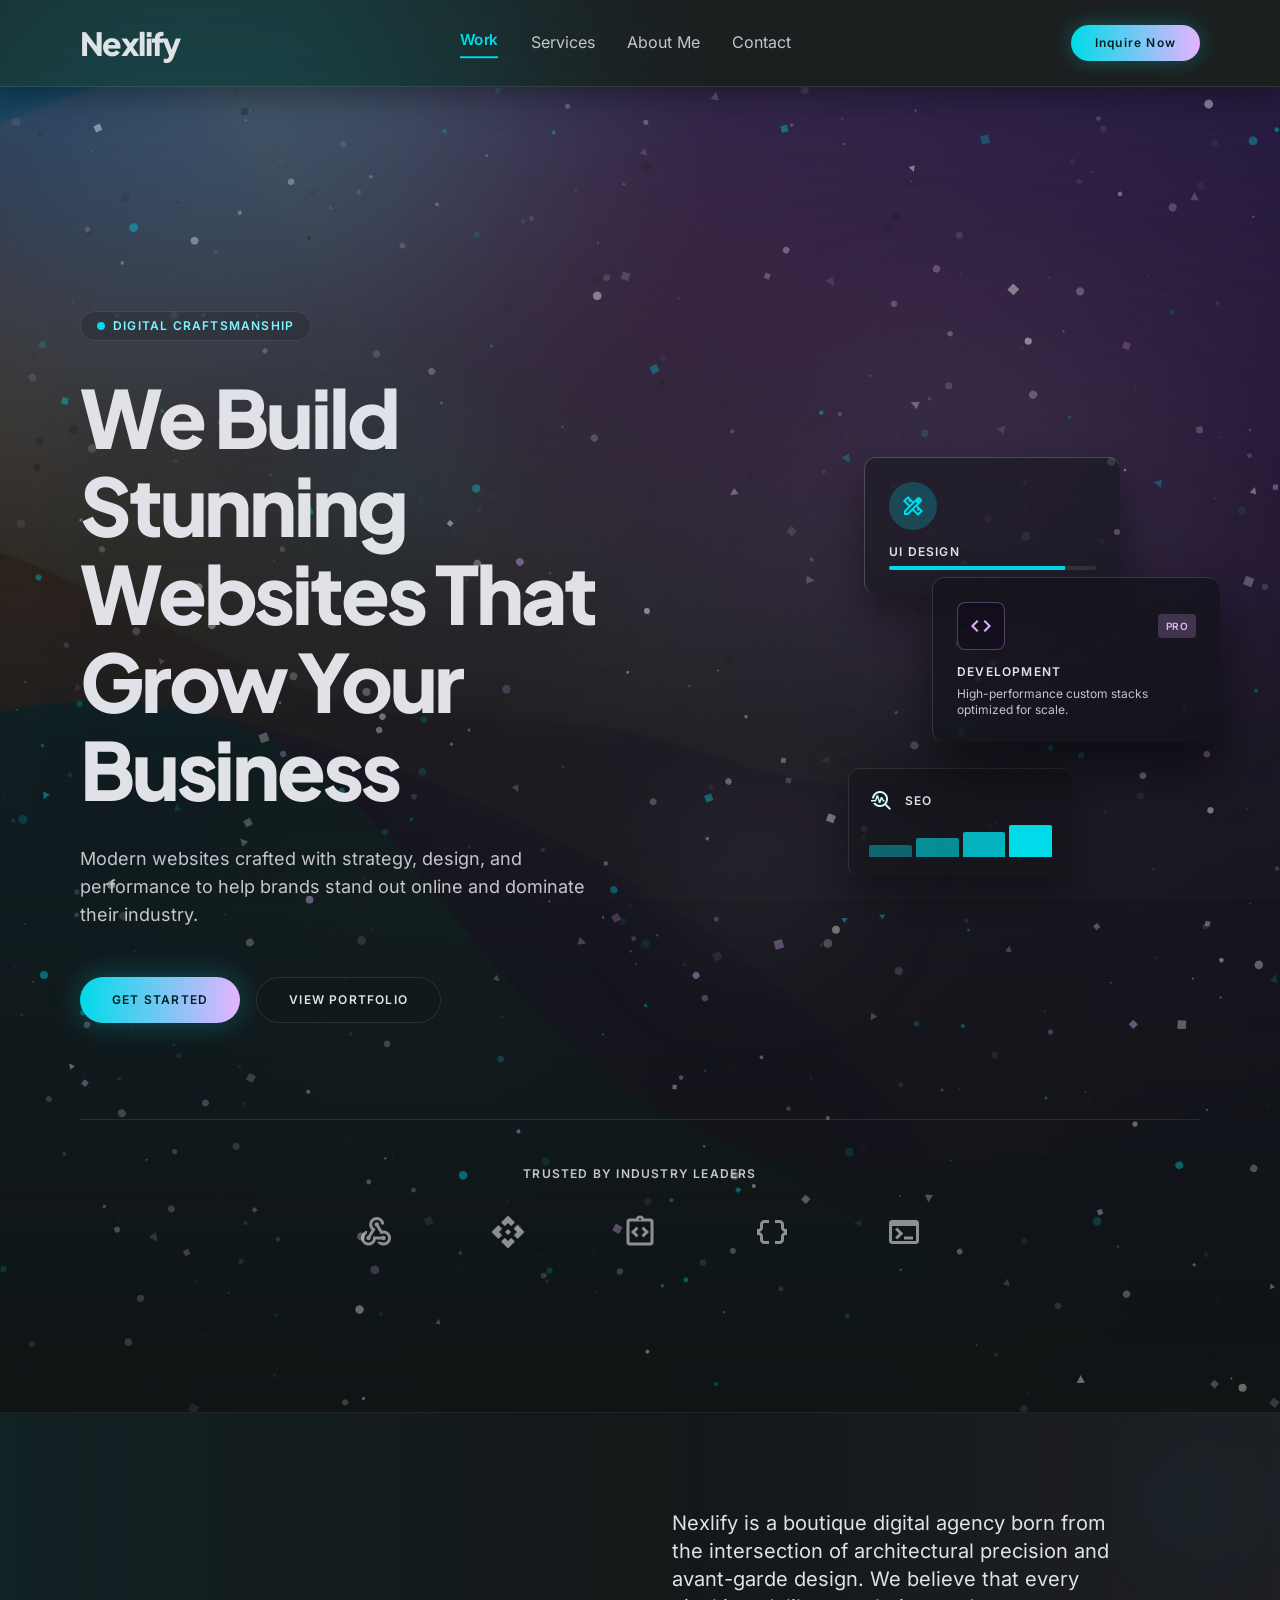
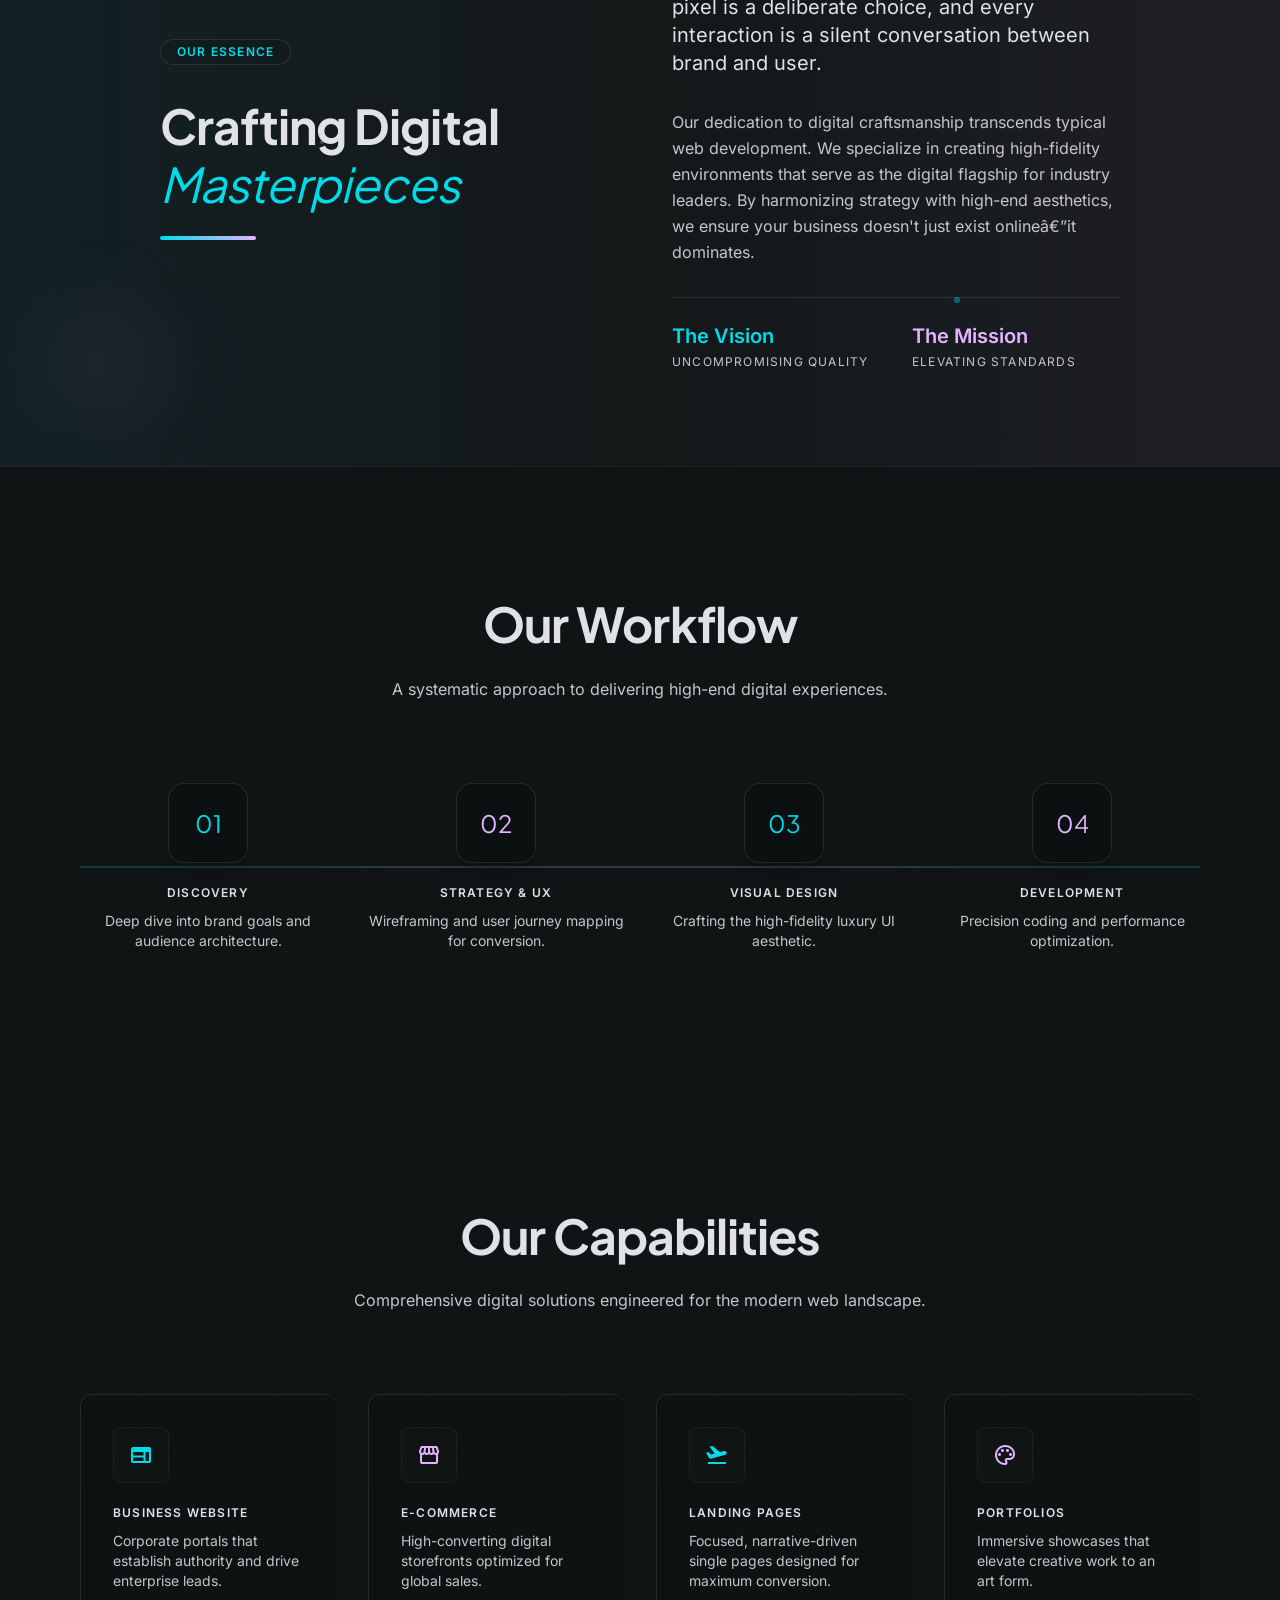
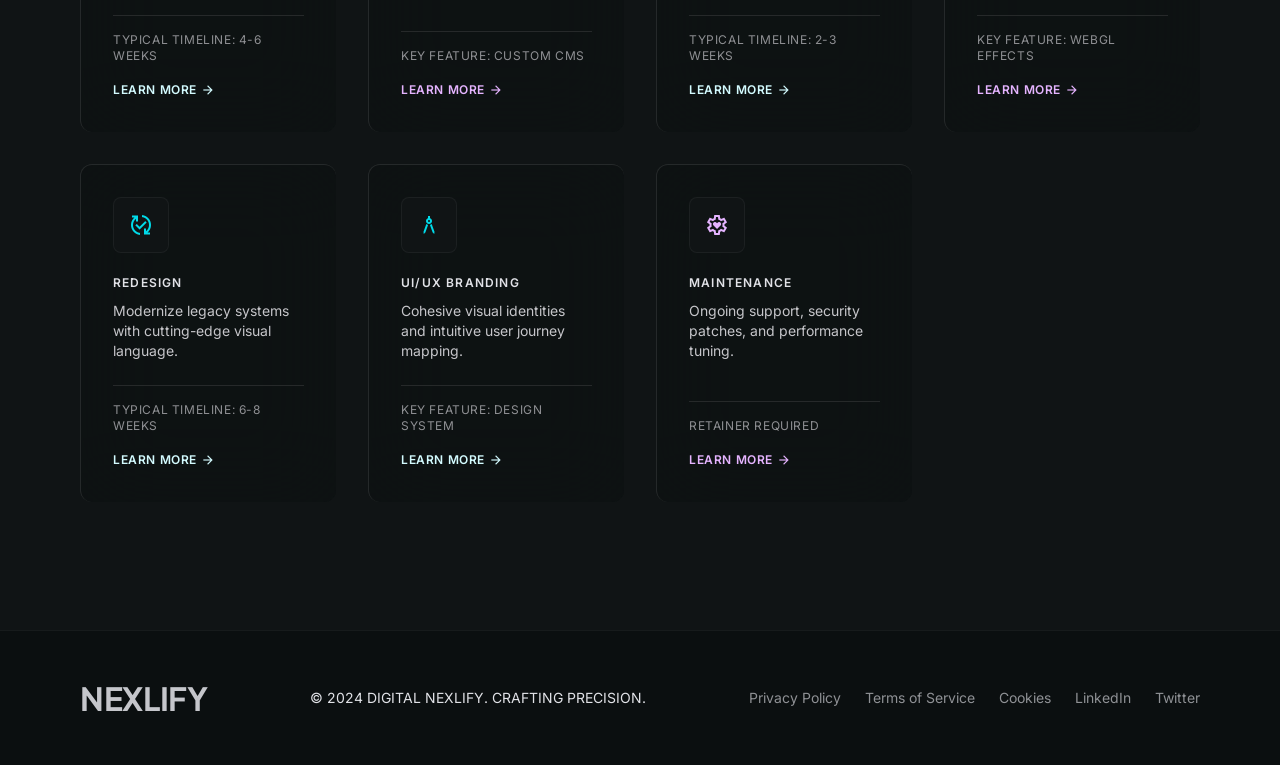
==== commit 2fbb3a38: "Update agency name from Atelier to Nexlify" ====
--- a/index.html
+++ b/index.html
@@ -3567,7 +3567,7 @@
                 <!-- Right Side: Professional Copy -->
                 <div class="flex flex-col gap-8">
                     <p class="font-body-md text-lg md:text-xl text-on-surface leading-relaxed">
-                        Atelier is a boutique digital agency born from the intersection of architectural precision and
+                        Nexlify is a boutique digital agency born from the intersection of architectural precision and
                         avant-garde design. We believe that every pixel is a deliberate choice, and every interaction is
                         a silent conversation between brand and user.
                     </p>
@@ -4126,4 +4126,4 @@
     </div>
 </body>
 
-</html>+</html>
